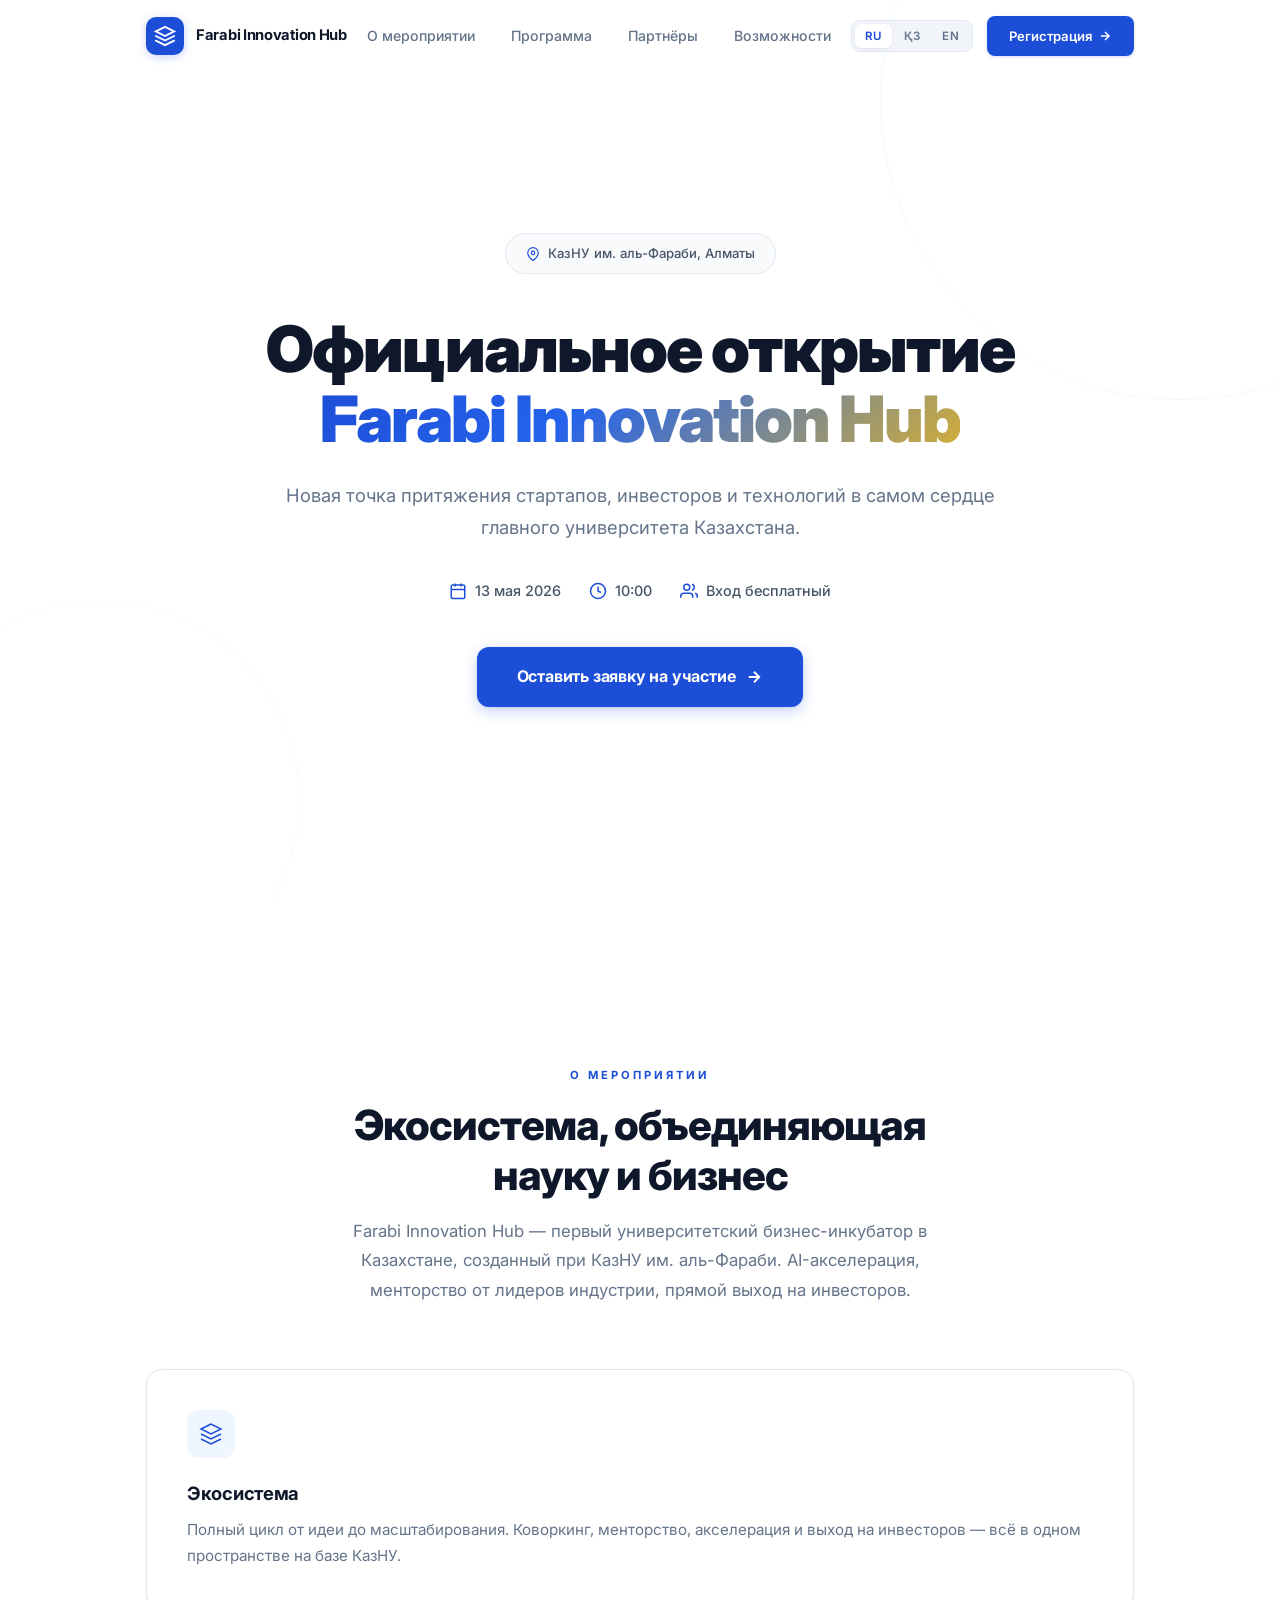
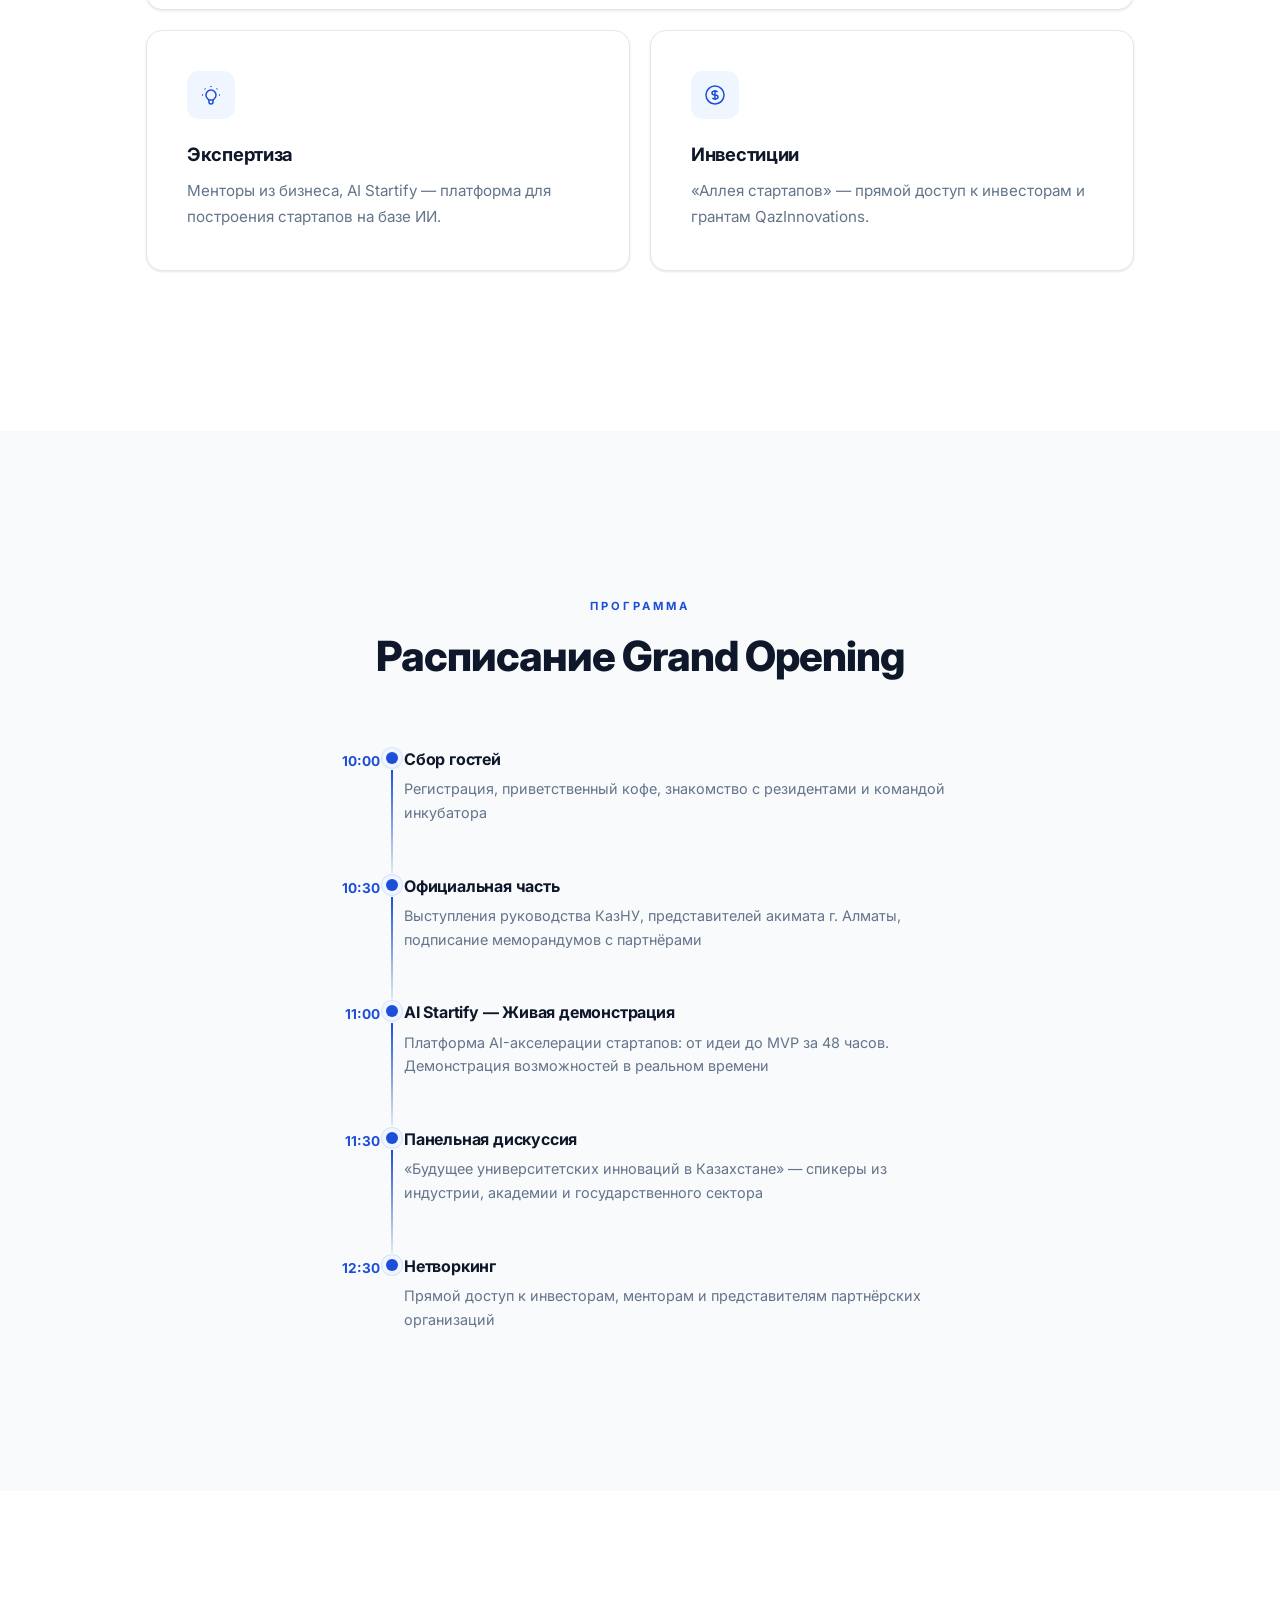
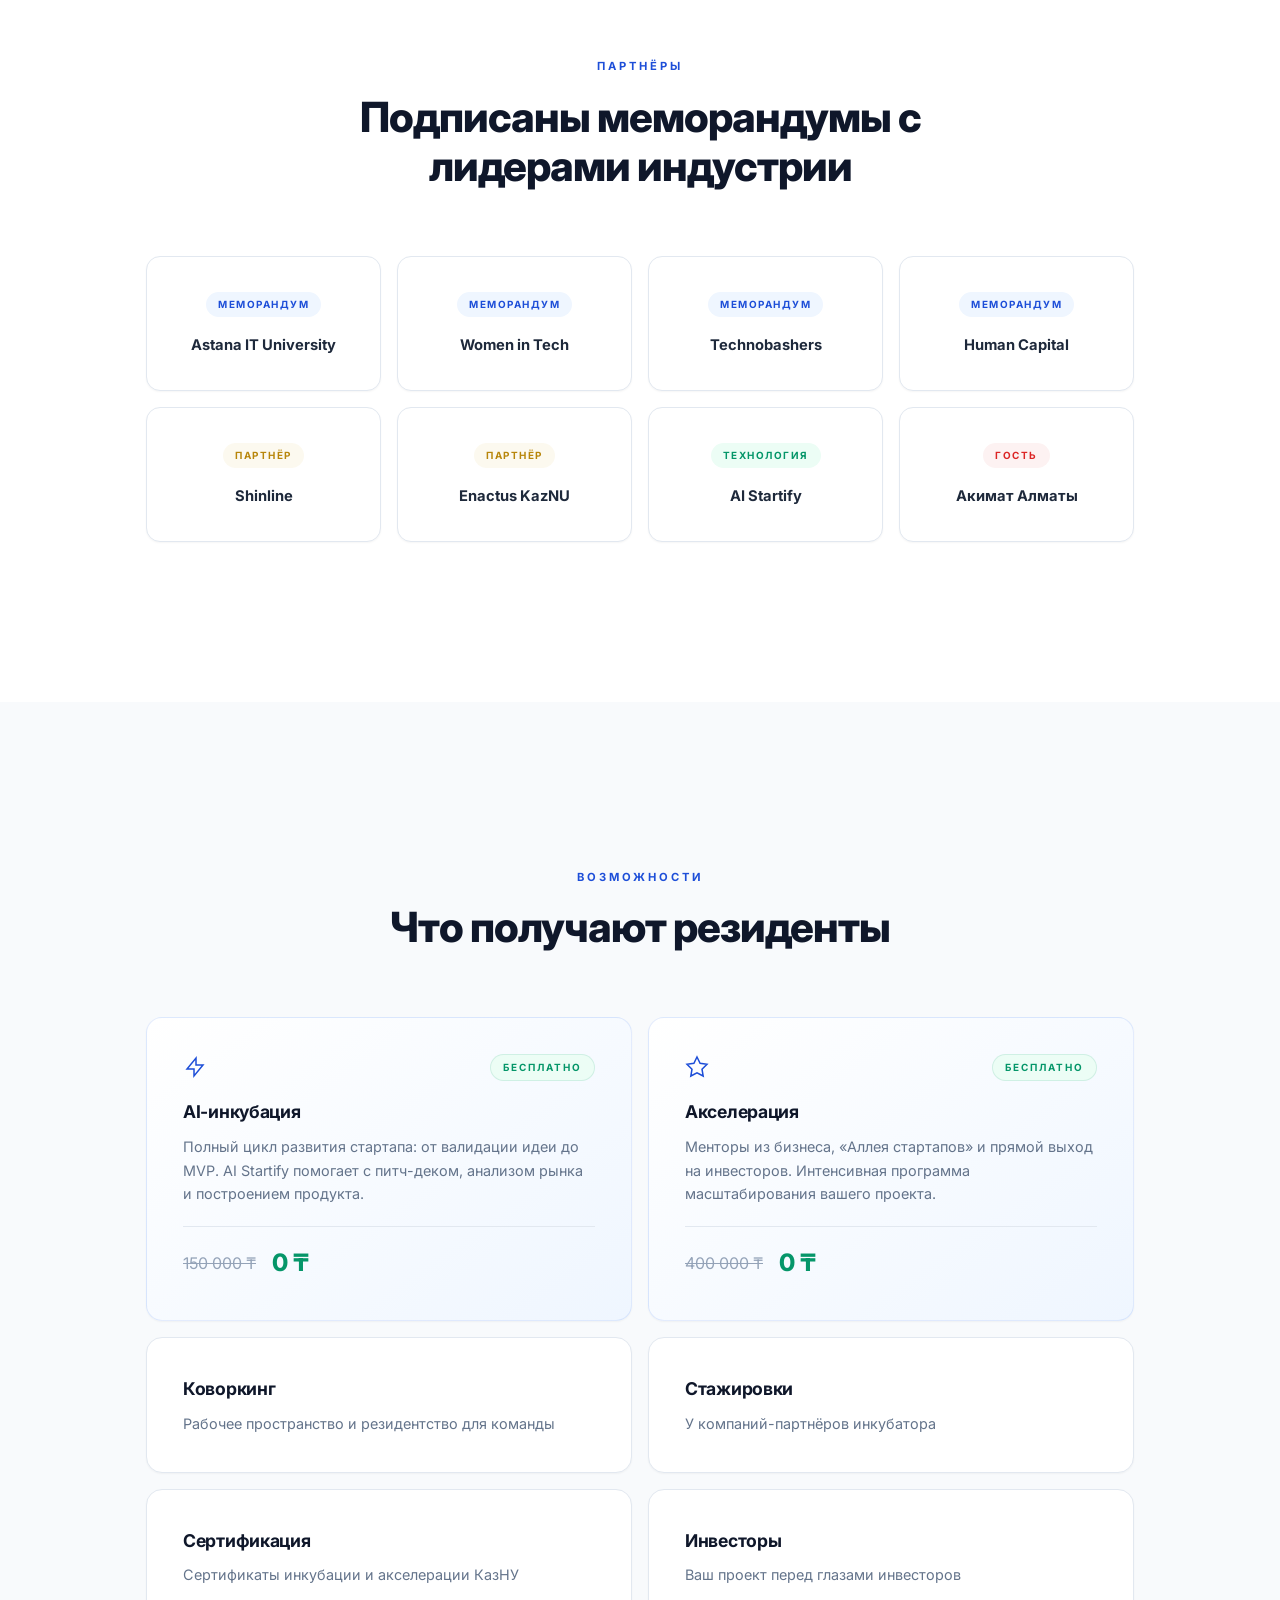
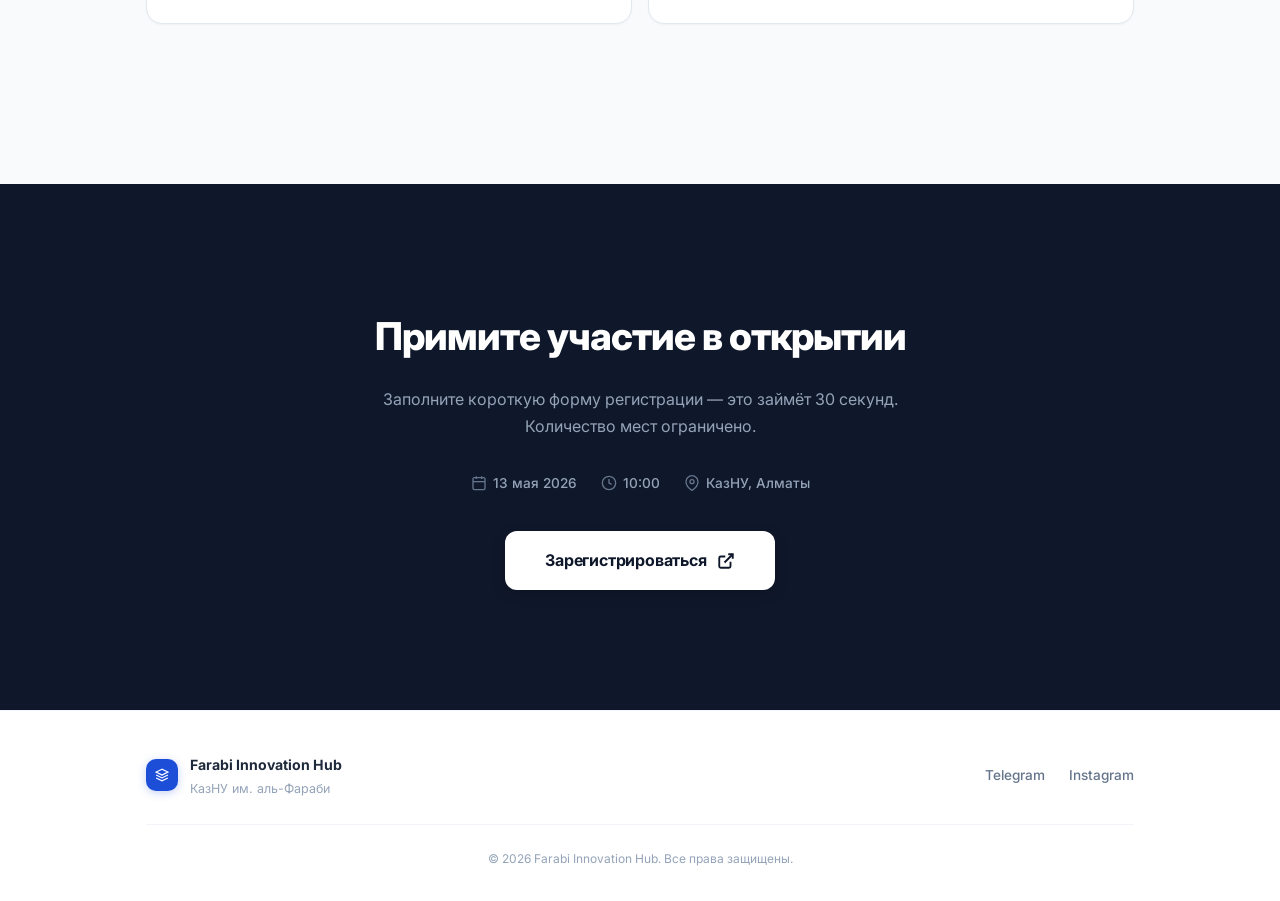
==== index.html @ 4871994c "Farabi Innovation Hub V3 - Landing Page with i18n (RU/KZ/EN)" ====
<!DOCTYPE html>
<html lang="ru">
<head>
    <meta charset="UTF-8">
    <meta name="viewport" content="width=device-width, initial-scale=1.0">
    <title>Farabi Innovation Hub — Официальное открытие | 13 мая 2026</title>
    <meta name="description" content="Grand Opening первого университетского бизнес-инкубатора при КазНУ им. аль-Фараби. 13 мая 2026, Алматы.">
    <link rel="preconnect" href="https://fonts.googleapis.com">
    <link rel="preconnect" href="https://fonts.gstatic.com" crossorigin>
    <link href="https://fonts.googleapis.com/css2?family=Inter:wght@300;400;500;600;700;800;900&display=swap" rel="stylesheet">
    <link rel="stylesheet" href="style.css">
</head>
<body>

    <!-- NAVBAR -->
    <header class="nav" id="nav">
        <div class="nav-wrap">
            <a href="#" class="nav-brand">
                <div class="nav-logo-mark">
                    <svg width="22" height="22" viewBox="0 0 24 24" fill="none" stroke="currentColor" stroke-width="2" stroke-linecap="round"><path d="M12 2L2 7l10 5 10-5-10-5z"/><path d="M2 17l10 5 10-5"/><path d="M2 12l10 5 10-5"/></svg>
                </div>
                <span class="nav-brand-text">Farabi Innovation Hub</span>
            </a>
            <nav class="nav-links" id="navLinks">
                <a href="#about" data-i18n="nav.about">О мероприятии</a>
                <a href="#program" data-i18n="nav.program">Программа</a>
                <a href="#partners" data-i18n="nav.partners">Партнёры</a>
                <a href="#benefits" data-i18n="nav.benefits">Возможности</a>
            </nav>
            <div class="nav-right">
                <div class="lang-switch" id="langSwitch">
                    <button class="lang-btn active" data-lang="ru">RU</button>
                    <button class="lang-btn" data-lang="kz">ҚЗ</button>
                    <button class="lang-btn" data-lang="en">EN</button>
                </div>
                <a href="https://docs.google.com/forms/d/12quXjmk9-OKMhFv4rsVre1XoOycx0oO1ttrO6aRk6XI/viewform" target="_blank" class="nav-cta">
                    <span data-i18n="nav.cta">Регистрация</span>
                    <svg width="14" height="14" viewBox="0 0 24 24" fill="none" stroke="currentColor" stroke-width="2.5"><path d="M5 12h14M12 5l7 7-7 7"/></svg>
                </a>
            </div>
            <button class="nav-burger" id="burger" aria-label="Меню"><span></span><span></span><span></span></button>
        </div>
    </header>

    <!-- HERO -->
    <section class="hero" id="hero">
        <div class="hero-inner">
            <div class="hero-badge">
                <svg width="14" height="14" viewBox="0 0 24 24" fill="none" stroke="currentColor" stroke-width="2"><path d="M21 10c0 7-9 13-9 13s-9-6-9-13a9 9 0 0 1 18 0z"/><circle cx="12" cy="10" r="3"/></svg>
                <span data-i18n="hero.badge">КазНУ им. аль-Фараби, Алматы</span>
            </div>
            <h1 class="hero-title">
                <span data-i18n="hero.title">Официальное открытие</span><br>
                <span class="hero-title-accent">Farabi Innovation Hub</span>
            </h1>
            <p class="hero-sub" data-i18n="hero.sub">
                Новая точка притяжения стартапов, инвесторов и технологий в самом сердце главного университета Казахстана.
            </p>
            <div class="hero-meta">
                <div class="hero-meta-item">
                    <svg width="18" height="18" viewBox="0 0 24 24" fill="none" stroke="currentColor" stroke-width="2"><rect x="3" y="4" width="18" height="18" rx="2"/><line x1="16" y1="2" x2="16" y2="6"/><line x1="8" y1="2" x2="8" y2="6"/><line x1="3" y1="10" x2="21" y2="10"/></svg>
                    <span data-i18n="hero.date">13 мая 2026</span>
                </div>
                <div class="hero-meta-item">
                    <svg width="18" height="18" viewBox="0 0 24 24" fill="none" stroke="currentColor" stroke-width="2"><circle cx="12" cy="12" r="10"/><polyline points="12 6 12 12 16 14"/></svg>
                    <span>10:00</span>
                </div>
                <div class="hero-meta-item">
                    <svg width="18" height="18" viewBox="0 0 24 24" fill="none" stroke="currentColor" stroke-width="2"><path d="M17 21v-2a4 4 0 0 0-4-4H5a4 4 0 0 0-4 4v2"/><circle cx="9" cy="7" r="4"/><path d="M23 21v-2a4 4 0 0 0-3-3.87"/><path d="M16 3.13a4 4 0 0 1 0 7.75"/></svg>
                    <span data-i18n="hero.free">Вход бесплатный</span>
                </div>
            </div>
            <a href="https://docs.google.com/forms/d/12quXjmk9-OKMhFv4rsVre1XoOycx0oO1ttrO6aRk6XI/viewform" target="_blank" class="hero-cta">
                <span data-i18n="hero.cta">Оставить заявку на участие</span>
                <svg width="18" height="18" viewBox="0 0 24 24" fill="none" stroke="currentColor" stroke-width="2.5"><path d="M5 12h14M12 5l7 7-7 7"/></svg>
            </a>
        </div>
        <div class="hero-decor">
            <div class="hero-circle hero-circle--1"></div>
            <div class="hero-circle hero-circle--2"></div>
        </div>
    </section>

    <!-- ABOUT -->
    <section class="section section--white" id="about">
        <div class="container">
            <div class="section-header">
                <span class="section-tag" data-i18n="about.tag">О мероприятии</span>
                <h2 class="section-title" data-i18n="about.title">Экосистема, объединяющая науку и бизнес</h2>
                <p class="section-desc" data-i18n="about.desc">Farabi Innovation Hub — первый университетский бизнес-инкубатор в Казахстане, созданный при КазНУ им. аль-Фараби. AI-акселерация, менторство от лидеров индустрии, прямой выход на инвесторов.</p>
            </div>
            <div class="bento">
                <div class="bento-card bento-card--large">
                    <div class="bento-icon">
                        <svg viewBox="0 0 24 24" fill="none" stroke="currentColor" stroke-width="1.5"><path d="M12 2L2 7l10 5 10-5-10-5z"/><path d="M2 17l10 5 10-5"/><path d="M2 12l10 5 10-5"/></svg>
                    </div>
                    <h3 data-i18n="about.eco.title">Экосистема</h3>
                    <p data-i18n="about.eco.desc">Полный цикл от идеи до масштабирования. Коворкинг, менторство, акселерация и выход на инвесторов — всё в одном пространстве на базе КазНУ.</p>
                </div>
                <div class="bento-card">
                    <div class="bento-icon">
                        <svg viewBox="0 0 24 24" fill="none" stroke="currentColor" stroke-width="1.5"><path d="M9.663 17h4.673M12 3v1m6.364 1.636l-.707.707M21 12h-1M4 12H3m3.343-5.657l-.707-.707m2.828 9.9a5 5 0 117.072 0l-.548.547A3.374 3.374 0 0014 18.469V19a2 2 0 11-4 0v-.531c0-.895-.356-1.754-.988-2.386l-.548-.547z"/></svg>
                    </div>
                    <h3 data-i18n="about.exp.title">Экспертиза</h3>
                    <p data-i18n="about.exp.desc">Менторы из бизнеса, AI Startify — платформа для построения стартапов на базе ИИ.</p>
                </div>
                <div class="bento-card">
                    <div class="bento-icon">
                        <svg viewBox="0 0 24 24" fill="none" stroke="currentColor" stroke-width="1.5"><path d="M12 8c-1.657 0-3 .895-3 2s1.343 2 3 2 3 .895 3 2-1.343 2-3 2m0-8c1.11 0 2.08.402 2.599 1M12 8V7m0 1v8m0 0v1m0-1c-1.11 0-2.08-.402-2.599-1M21 12a9 9 0 11-18 0 9 9 0 0118 0z"/></svg>
                    </div>
                    <h3 data-i18n="about.inv.title">Инвестиции</h3>
                    <p data-i18n="about.inv.desc">«Аллея стартапов» — прямой доступ к инвесторам и грантам QazInnovations.</p>
                </div>
            </div>
        </div>
    </section>

    <!-- PROGRAM -->
    <section class="section section--slate" id="program">
        <div class="container">
            <div class="section-header">
                <span class="section-tag" data-i18n="prog.tag">Программа</span>
                <h2 class="section-title" data-i18n="prog.title">Расписание Grand Opening</h2>
            </div>
            <div class="timeline">
                <div class="tl-item">
                    <div class="tl-time">10:00</div>
                    <div class="tl-dot"></div>
                    <div class="tl-content">
                        <h3 data-i18n="prog.1.title">Сбор гостей</h3>
                        <p data-i18n="prog.1.desc">Регистрация, приветственный кофе, знакомство с резидентами и командой инкубатора</p>
                    </div>
                </div>
                <div class="tl-item">
                    <div class="tl-time">10:30</div>
                    <div class="tl-dot"></div>
                    <div class="tl-content">
                        <h3 data-i18n="prog.2.title">Официальная часть</h3>
                        <p data-i18n="prog.2.desc">Выступления руководства КазНУ, представителей акимата г. Алматы, подписание меморандумов с партнёрами</p>
                    </div>
                </div>
                <div class="tl-item">
                    <div class="tl-time">11:00</div>
                    <div class="tl-dot"></div>
                    <div class="tl-content">
                        <h3 data-i18n="prog.3.title">AI Startify — Живая демонстрация</h3>
                        <p data-i18n="prog.3.desc">Платформа AI-акселерации стартапов: от идеи до MVP за 48 часов. Демонстрация возможностей в реальном времени</p>
                    </div>
                </div>
                <div class="tl-item">
                    <div class="tl-time">11:30</div>
                    <div class="tl-dot"></div>
                    <div class="tl-content">
                        <h3 data-i18n="prog.4.title">Панельная дискуссия</h3>
                        <p data-i18n="prog.4.desc">«Будущее университетских инноваций в Казахстане» — спикеры из индустрии, академии и государственного сектора</p>
                    </div>
                </div>
                <div class="tl-item">
                    <div class="tl-time">12:30</div>
                    <div class="tl-dot"></div>
                    <div class="tl-content">
                        <h3 data-i18n="prog.5.title">Нетворкинг</h3>
                        <p data-i18n="prog.5.desc">Прямой доступ к инвесторам, менторам и представителям партнёрских организаций</p>
                    </div>
                </div>
            </div>
        </div>
    </section>

    <!-- PARTNERS -->
    <section class="section section--white" id="partners">
        <div class="container">
            <div class="section-header">
                <span class="section-tag" data-i18n="part.tag">Партнёры</span>
                <h2 class="section-title" data-i18n="part.title">Подписаны меморандумы с лидерами индустрии</h2>
            </div>
            <div class="partners-grid">
                <div class="p-card"><div class="p-badge p-badge--memo" data-i18n="part.memo">Меморандум</div><div class="p-name">Astana IT University</div></div>
                <div class="p-card"><div class="p-badge p-badge--memo" data-i18n="part.memo">Меморандум</div><div class="p-name">Women in Tech</div></div>
                <div class="p-card"><div class="p-badge p-badge--memo" data-i18n="part.memo">Меморандум</div><div class="p-name">Technobashers</div></div>
                <div class="p-card"><div class="p-badge p-badge--memo" data-i18n="part.memo">Меморандум</div><div class="p-name">Human Capital</div></div>
                <div class="p-card"><div class="p-badge p-badge--part" data-i18n="part.partner">Партнёр</div><div class="p-name">Shinline</div></div>
                <div class="p-card"><div class="p-badge p-badge--part" data-i18n="part.partner">Партнёр</div><div class="p-name">Enactus KazNU</div></div>
                <div class="p-card"><div class="p-badge p-badge--tech" data-i18n="part.tech">Технология</div><div class="p-name">AI Startify</div></div>
                <div class="p-card"><div class="p-badge p-badge--vip" data-i18n="part.guest">Гость</div><div class="p-name" data-i18n="part.akimat">Акимат Алматы</div></div>
            </div>
        </div>
    </section>

    <!-- BENEFITS -->
    <section class="section section--slate" id="benefits">
        <div class="container">
            <div class="section-header">
                <span class="section-tag" data-i18n="ben.tag">Возможности</span>
                <h2 class="section-title" data-i18n="ben.title">Что получают резиденты</h2>
            </div>
            <div class="benefits-grid">
                <div class="b-card b-card--feat">
                    <div class="b-card-head">
                        <svg width="24" height="24" viewBox="0 0 24 24" fill="none" stroke="currentColor" stroke-width="1.5"><path d="M13 10V3L4 14h7v7l9-11h-7z"/></svg>
                        <span class="b-tag" data-i18n="ben.free">Бесплатно</span>
                    </div>
                    <h3 data-i18n="ben.incub.title">AI-инкубация</h3>
                    <p data-i18n="ben.incub.desc">Полный цикл развития стартапа: от валидации идеи до MVP. AI Startify помогает с питч-деком, анализом рынка и построением продукта.</p>
                    <div class="b-price"><span class="b-old">150 000 ₸</span><span class="b-free">0 ₸</span></div>
                </div>
                <div class="b-card b-card--feat">
                    <div class="b-card-head">
                        <svg width="24" height="24" viewBox="0 0 24 24" fill="none" stroke="currentColor" stroke-width="1.5"><path d="M12 2l3.09 6.26L22 9.27l-5 4.87 1.18 6.88L12 17.77l-6.18 3.25L7 14.14 2 9.27l6.91-1.01L12 2z"/></svg>
                        <span class="b-tag" data-i18n="ben.free">Бесплатно</span>
                    </div>
                    <h3 data-i18n="ben.accel.title">Акселерация</h3>
                    <p data-i18n="ben.accel.desc">Менторы из бизнеса, «Аллея стартапов» и прямой выход на инвесторов. Интенсивная программа масштабирования вашего проекта.</p>
                    <div class="b-price"><span class="b-old">400 000 ₸</span><span class="b-free">0 ₸</span></div>
                </div>
                <div class="b-card"><h3 data-i18n="ben.cow.title">Коворкинг</h3><p data-i18n="ben.cow.desc">Рабочее пространство и резидентство для команды</p></div>
                <div class="b-card"><h3 data-i18n="ben.intern.title">Стажировки</h3><p data-i18n="ben.intern.desc">У компаний-партнёров инкубатора</p></div>
                <div class="b-card"><h3 data-i18n="ben.cert.title">Сертификация</h3><p data-i18n="ben.cert.desc">Сертификаты инкубации и акселерации КазНУ</p></div>
                <div class="b-card"><h3 data-i18n="ben.investors.title">Инвесторы</h3><p data-i18n="ben.investors.desc">Ваш проект перед глазами инвесторов</p></div>
            </div>
        </div>
    </section>

    <!-- FINAL CTA -->
    <section class="cta-final" id="register">
        <div class="container">
            <div class="cta-inner">
                <h2 data-i18n="cta.title">Примите участие в открытии</h2>
                <p data-i18n="cta.desc">Заполните короткую форму регистрации — это займёт 30 секунд. Количество мест ограничено.</p>
                <div class="cta-details">
                    <span>
                        <svg width="16" height="16" viewBox="0 0 24 24" fill="none" stroke="currentColor" stroke-width="2"><rect x="3" y="4" width="18" height="18" rx="2"/><line x1="16" y1="2" x2="16" y2="6"/><line x1="8" y1="2" x2="8" y2="6"/><line x1="3" y1="10" x2="21" y2="10"/></svg>
                        <span data-i18n="hero.date">13 мая 2026</span>
                    </span>
                    <span>
                        <svg width="16" height="16" viewBox="0 0 24 24" fill="none" stroke="currentColor" stroke-width="2"><circle cx="12" cy="12" r="10"/><polyline points="12 6 12 12 16 14"/></svg>
                        10:00
                    </span>
                    <span>
                        <svg width="16" height="16" viewBox="0 0 24 24" fill="none" stroke="currentColor" stroke-width="2"><path d="M21 10c0 7-9 13-9 13s-9-6-9-13a9 9 0 0 1 18 0z"/><circle cx="12" cy="10" r="3"/></svg>
                        <span data-i18n="cta.location">КазНУ, Алматы</span>
                    </span>
                </div>
                <a href="https://docs.google.com/forms/d/12quXjmk9-OKMhFv4rsVre1XoOycx0oO1ttrO6aRk6XI/viewform" target="_blank" class="hero-cta">
                    <span data-i18n="cta.btn">Зарегистрироваться</span>
                    <svg width="18" height="18" viewBox="0 0 24 24" fill="none" stroke="currentColor" stroke-width="2.5"><path d="M18 13v6a2 2 0 0 1-2 2H5a2 2 0 0 1-2-2V8a2 2 0 0 1 2-2h6"/><polyline points="15 3 21 3 21 9"/><line x1="10" y1="14" x2="21" y2="3"/></svg>
                </a>
            </div>
        </div>
    </section>

    <!-- FOOTER -->
    <footer class="footer">
        <div class="container">
            <div class="footer-inner">
                <div class="footer-brand">
                    <div class="nav-logo-mark nav-logo-mark--sm">
                        <svg width="16" height="16" viewBox="0 0 24 24" fill="none" stroke="currentColor" stroke-width="2"><path d="M12 2L2 7l10 5 10-5-10-5z"/><path d="M2 17l10 5 10-5"/><path d="M2 12l10 5 10-5"/></svg>
                    </div>
                    <div>
                        <strong>Farabi Innovation Hub</strong>
                        <p data-i18n="footer.uni">КазНУ им. аль-Фараби</p>
                    </div>
                </div>
                <div class="footer-links">
                    <a href="#">Telegram</a>
                    <a href="#">Instagram</a>
                </div>
            </div>
            <div class="footer-bottom">
                <p data-i18n="footer.copy">&copy; 2026 Farabi Innovation Hub. Все права защищены.</p>
            </div>
        </div>
    </footer>

    <script src="script.js"></script>
</body>
</html>
---- style.css ----
/* ================================================
   FARABI INNOVATION HUB — V3 PREMIUM
   Astana Hub / Apple Enterprise inspired
   Clean white. Zero emojis. Extreme whitespace.
   ================================================ */

*, *::before, *::after { margin: 0; padding: 0; box-sizing: border-box; }

:root {
    --white: #ffffff;
    --slate-50: #f8fafc;
    --slate-100: #f1f5f9;
    --slate-200: #e2e8f0;
    --slate-300: #cbd5e1;
    --slate-400: #94a3b8;
    --slate-500: #64748b;
    --slate-600: #475569;
    --slate-700: #334155;
    --slate-800: #1e293b;
    --slate-900: #0f172a;

    --blue-600: #2563eb;
    --blue-700: #1d4ed8;
    --blue-800: #1e3a8a;
    --blue-50: #eff6ff;
    --blue-100: #dbeafe;

    --gold: #b8860b;
    --gold-light: #d4af37;

    --green-600: #059669;
    --green-50: #ecfdf5;

    --font: 'Inter', -apple-system, BlinkMacSystemFont, 'Segoe UI', sans-serif;

    --shadow-xs: 0 1px 2px rgba(0,0,0,0.04);
    --shadow-sm: 0 1px 3px rgba(0,0,0,0.06), 0 1px 2px rgba(0,0,0,0.04);
    --shadow-md: 0 4px 6px -1px rgba(0,0,0,0.07), 0 2px 4px -2px rgba(0,0,0,0.05);
    --shadow-lg: 0 10px 15px -3px rgba(0,0,0,0.08), 0 4px 6px -4px rgba(0,0,0,0.05);
    --shadow-xl: 0 20px 25px -5px rgba(0,0,0,0.08), 0 8px 10px -6px rgba(0,0,0,0.04);
    --shadow-2xl: 0 25px 50px -12px rgba(0,0,0,0.15);

    --ease: cubic-bezier(0.4, 0, 0.2, 1);
    --ease-out: cubic-bezier(0.16, 1, 0.3, 1);
}

html { scroll-behavior: smooth; scroll-padding-top: 80px; }

body {
    font-family: var(--font);
    color: var(--slate-900);
    background: var(--white);
    line-height: 1.7;
    -webkit-font-smoothing: antialiased;
    -moz-osx-font-smoothing: grayscale;
    overflow-x: hidden;
}

.container { max-width: 1100px; margin: 0 auto; padding: 0 clamp(24px, 6vw, 56px); }

/* ===== NAV ===== */
.nav {
    position: fixed; top: 0; left: 0; right: 0; z-index: 100;
    transition: all 0.5s var(--ease);
    background: rgba(255,255,255,0);
}
.nav--scrolled {
    background: rgba(255,255,255,0.82);
    backdrop-filter: blur(20px) saturate(180%);
    -webkit-backdrop-filter: blur(20px) saturate(180%);
    border-bottom: 1px solid rgba(0,0,0,0.05);
    box-shadow: var(--shadow-xs);
}
.nav-wrap {
    max-width: 1100px; margin: 0 auto;
    padding: 0 clamp(24px, 6vw, 56px);
    display: flex; align-items: center; justify-content: space-between;
    height: 72px;
}
.nav-brand {
    display: flex; align-items: center; gap: 12px;
    text-decoration: none; color: var(--slate-900);
}
.nav-logo-mark {
    width: 38px; height: 38px;
    background: var(--blue-700);
    border-radius: 10px;
    display: flex; align-items: center; justify-content: center;
    color: white;
    box-shadow: 0 2px 8px rgba(29,78,216,0.25);
    transition: transform 0.3s var(--ease);
}
.nav-logo-mark:hover { transform: scale(1.05); }
.nav-logo-mark--sm { width: 32px; height: 32px; }
.nav-logo-mark--sm svg { width: 14px; height: 14px; }
.nav-brand-text { font-weight: 700; font-size: 0.92rem; letter-spacing: -0.3px; }
.nav-links { display: flex; gap: 36px; }
.nav-links a {
    color: var(--slate-500); text-decoration: none;
    font-size: 0.88rem; font-weight: 500;
    transition: color 0.3s var(--ease);
}
.nav-links a:hover { color: var(--slate-900); }
.nav-cta {
    display: inline-flex; align-items: center; gap: 6px;
    padding: 9px 22px; background: var(--blue-700); color: white;
    text-decoration: none; border-radius: 8px;
    font-weight: 600; font-size: 0.82rem;
    transition: all 0.3s var(--ease);
    box-shadow: 0 1px 3px rgba(29,78,216,0.2);
}
.nav-cta:hover { background: var(--blue-600); transform: translateY(-1px); box-shadow: 0 4px 12px rgba(29,78,216,0.25); }
.nav-burger { display: none; flex-direction: column; gap: 5px; background: none; border: none; cursor: pointer; padding: 8px; }
.nav-burger span { display: block; width: 20px; height: 2px; background: var(--slate-700); border-radius: 1px; transition: 0.3s var(--ease); }

/* Language Switcher */
.nav-right { display: flex; align-items: center; gap: 14px; }
.lang-switch {
    display: flex; gap: 2px;
    background: var(--slate-100);
    border-radius: 8px;
    padding: 3px;
    border: 1px solid var(--slate-200);
}
.lang-btn {
    padding: 5px 10px;
    font-size: 0.72rem;
    font-weight: 600;
    font-family: 'Inter', sans-serif;
    letter-spacing: 0.3px;
    background: transparent;
    border: none;
    border-radius: 6px;
    cursor: pointer;
    color: var(--slate-500);
    transition: all 0.25s var(--ease);
}
.lang-btn:hover { color: var(--slate-800); background: rgba(255,255,255,0.5); }
.lang-btn.active {
    background: white;
    color: var(--blue-700);
    box-shadow: 0 1px 3px rgba(0,0,0,0.08);
}

/* ===== HERO ===== */
.hero {
    min-height: 100vh;
    display: flex; align-items: center; justify-content: center;
    position: relative; overflow: hidden;
    padding: 140px 24px 100px;
    background: var(--white);
}
.hero-inner { position: relative; z-index: 1; text-align: center; max-width: 760px; }
.hero-badge {
    display: inline-flex; align-items: center; gap: 8px;
    padding: 8px 20px; background: var(--slate-50);
    border: 1px solid var(--slate-200);
    border-radius: 50px; font-size: 0.82rem; color: var(--slate-600);
    margin-bottom: 40px; font-weight: 500;
}
.hero-badge svg { color: var(--blue-700); }
.hero-title {
    font-size: clamp(2.4rem, 5.5vw, 4rem);
    font-weight: 900; line-height: 1.1;
    letter-spacing: -2px;
    color: var(--slate-900);
    margin-bottom: 24px;
}
.hero-title-accent {
    background: linear-gradient(135deg, var(--blue-700) 0%, var(--blue-600) 40%, var(--gold-light) 100%);
    -webkit-background-clip: text; -webkit-text-fill-color: transparent;
    background-clip: text;
}
.hero-sub {
    font-size: clamp(1rem, 2vw, 1.15rem);
    color: var(--slate-500);
    line-height: 1.75;
    margin-bottom: 36px;
    font-weight: 400;
}
.hero-meta {
    display: flex; justify-content: center; gap: 28px; flex-wrap: wrap;
    margin-bottom: 44px;
}
.hero-meta-item {
    display: flex; align-items: center; gap: 8px;
    font-size: 0.9rem; color: var(--slate-600); font-weight: 500;
}
.hero-meta-item svg { color: var(--blue-700); flex-shrink: 0; }
.hero-cta {
    display: inline-flex; align-items: center; gap: 10px;
    padding: 16px 40px;
    background: var(--blue-700); color: white;
    text-decoration: none; border-radius: 12px;
    font-weight: 700; font-size: 1rem;
    transition: all 0.35s var(--ease);
    box-shadow: 0 4px 14px rgba(29,78,216,0.25), 0 1px 3px rgba(0,0,0,0.06);
    letter-spacing: -0.2px;
}
.hero-cta:hover {
    background: var(--blue-600);
    transform: translateY(-2px);
    box-shadow: 0 8px 24px rgba(29,78,216,0.3), 0 2px 6px rgba(0,0,0,0.06);
}
/* Decorative */
.hero-decor { position: absolute; inset: 0; pointer-events: none; z-index: 0; }
.hero-circle {
    position: absolute; border-radius: 50%;
    border: 1px solid var(--slate-100);
}
.hero-circle--1 { width: 600px; height: 600px; top: -200px; right: -200px; opacity: 0.7; }
.hero-circle--2 { width: 400px; height: 400px; bottom: -100px; left: -100px; opacity: 0.5; }

/* ===== SECTIONS ===== */
.section { padding: clamp(100px, 14vw, 160px) 0; }
.section--white { background: var(--white); }
.section--slate { background: var(--slate-50); }
.section-header { text-align: center; max-width: 640px; margin: 0 auto 64px; }
.section-tag {
    display: inline-block;
    font-size: 0.7rem; font-weight: 700; letter-spacing: 3px;
    text-transform: uppercase; color: var(--blue-700);
    margin-bottom: 16px;
}
.section-title {
    font-size: clamp(1.8rem, 4vw, 2.6rem);
    font-weight: 800; line-height: 1.2;
    letter-spacing: -1px; color: var(--slate-900);
    margin-bottom: 16px;
}
.section-desc {
    font-size: 1.05rem; color: var(--slate-500);
    line-height: 1.75;
}

/* Bento */
.bento { display: grid; grid-template-columns: 1fr 1fr; gap: 20px; }
.bento-card {
    padding: 40px;
    background: var(--white);
    border: 1px solid var(--slate-200);
    border-radius: 16px;
    transition: all 0.4s var(--ease);
    box-shadow: var(--shadow-sm);
}
.bento-card:hover {
    box-shadow: var(--shadow-xl);
    border-color: var(--slate-300);
    transform: translateY(-4px);
}
.bento-card--large { grid-column: span 2; }
.bento-icon {
    width: 48px; height: 48px;
    background: var(--blue-50); border-radius: 12px;
    display: flex; align-items: center; justify-content: center;
    margin-bottom: 20px;
}
.bento-icon svg { width: 24px; height: 24px; color: var(--blue-700); }
.bento-card h3 { font-size: 1.15rem; font-weight: 700; margin-bottom: 8px; letter-spacing: -0.3px; }
.bento-card p { color: var(--slate-500); font-size: 0.95rem; line-height: 1.7; }

/* Timeline */
.timeline { max-width: 640px; margin: 0 auto; position: relative; }
.tl-item {
    display: grid; grid-template-columns: 60px 24px 1fr;
    gap: 0; align-items: start;
    padding-bottom: 48px; position: relative;
}
.tl-item:last-child { padding-bottom: 0; }
.tl-item:not(:last-child)::after {
    content: ''; position: absolute;
    left: 71px; top: 24px; bottom: 0; width: 2px;
    background: linear-gradient(180deg, var(--blue-700), var(--slate-200));
}
.tl-time {
    font-size: 0.85rem; font-weight: 700;
    color: var(--blue-700); padding-top: 4px; text-align: right;
}
.tl-dot {
    width: 12px; height: 12px; margin: 6px 6px 0 6px;
    background: var(--blue-700); border-radius: 50%;
    box-shadow: 0 0 0 4px var(--blue-50), 0 0 0 5px rgba(37,99,235,0.15);
    z-index: 1; position: relative;
    transition: all 0.3s var(--ease);
}
.tl-item:hover .tl-dot {
    transform: scale(1.4);
    box-shadow: 0 0 0 6px var(--blue-100), 0 0 0 8px rgba(37,99,235,0.12);
}
.tl-content h3 { font-size: 1rem; font-weight: 700; margin-bottom: 4px; letter-spacing: -0.2px; }
.tl-content p { color: var(--slate-500); font-size: 0.9rem; line-height: 1.65; }

/* Partners */
.partners-grid { display: grid; grid-template-columns: repeat(4, 1fr); gap: 16px; }
.p-card {
    padding: 32px 20px; text-align: center;
    background: var(--white); border: 1px solid var(--slate-200);
    border-radius: 14px;
    transition: all 0.35s var(--ease);
    box-shadow: var(--shadow-xs);
}
.p-card:hover {
    transform: translateY(-5px);
    box-shadow: var(--shadow-lg);
    border-color: var(--slate-300);
}
.p-badge {
    display: inline-block;
    font-size: 0.62rem; font-weight: 700; letter-spacing: 1.5px;
    text-transform: uppercase;
    padding: 4px 12px; border-radius: 50px;
    margin-bottom: 16px;
}
.p-badge--memo { background: var(--blue-50); color: var(--blue-700); }
.p-badge--part { background: rgba(212,175,55,0.08); color: var(--gold); }
.p-badge--tech { background: var(--green-50); color: var(--green-600); }
.p-badge--vip { background: rgba(220,38,38,0.06); color: #dc2626; }
.p-name { font-weight: 700; font-size: 0.92rem; color: var(--slate-800); }

/* Benefits */
.benefits-grid { display: grid; grid-template-columns: repeat(2, 1fr); gap: 16px; }
.b-card {
    padding: 36px;
    background: var(--white); border: 1px solid var(--slate-200);
    border-radius: 16px;
    transition: all 0.35s var(--ease);
    box-shadow: var(--shadow-xs);
}
.b-card:hover { transform: translateY(-3px); box-shadow: var(--shadow-lg); border-color: var(--slate-300); }
.b-card--feat {
    background: linear-gradient(145deg, var(--white), var(--blue-50));
    border-color: rgba(37,99,235,0.12);
}
.b-card-head { display: flex; align-items: center; justify-content: space-between; margin-bottom: 16px; }
.b-card-head svg { color: var(--blue-700); }
.b-tag {
    font-size: 0.62rem; font-weight: 700; letter-spacing: 2px;
    text-transform: uppercase; color: var(--green-600);
    padding: 4px 12px; background: var(--green-50);
    border: 1px solid rgba(5,150,105,0.12);
    border-radius: 50px;
}
.b-card h3 { font-size: 1.1rem; font-weight: 700; margin-bottom: 8px; letter-spacing: -0.3px; }
.b-card p { color: var(--slate-500); font-size: 0.9rem; line-height: 1.65; }
.b-price { display: flex; align-items: center; gap: 16px; margin-top: 20px; padding-top: 16px; border-top: 1px solid var(--slate-200); }
.b-old { font-size: 1rem; color: var(--slate-400); text-decoration: line-through; }
.b-free { font-size: 1.5rem; font-weight: 800; color: var(--green-600); }

/* CTA Final */
.cta-final {
    padding: clamp(80px, 12vw, 120px) 0;
    background: var(--slate-900); color: white;
}
.cta-inner {
    text-align: center;
    max-width: 560px; margin: 0 auto;
}
.cta-inner h2 {
    font-size: clamp(1.8rem, 4vw, 2.4rem);
    font-weight: 800; letter-spacing: -1px;
    margin-bottom: 16px;
}
.cta-inner > p {
    font-size: 1rem; color: var(--slate-400);
    line-height: 1.7; margin-bottom: 32px;
}
.cta-details {
    display: flex; justify-content: center; gap: 24px;
    flex-wrap: wrap; margin-bottom: 36px;
}
.cta-details span {
    display: inline-flex; align-items: center; gap: 6px;
    font-size: 0.85rem; color: var(--slate-400); font-weight: 500;
}
.cta-details svg { color: var(--slate-500); }
.cta-final .hero-cta { background: white; color: var(--slate-900); box-shadow: 0 4px 14px rgba(0,0,0,0.15); }
.cta-final .hero-cta:hover { background: var(--slate-100); box-shadow: 0 8px 24px rgba(0,0,0,0.2); }

/* Footer */
.footer { padding: 40px 0 32px; border-top: 1px solid var(--slate-100); }
.footer-inner { display: flex; justify-content: space-between; align-items: center; flex-wrap: wrap; gap: 20px; }
.footer-brand { display: flex; align-items: center; gap: 12px; }
.footer-brand strong { font-size: 0.88rem; color: var(--slate-800); }
.footer-brand p { font-size: 0.78rem; color: var(--slate-400); }
.footer-links { display: flex; gap: 24px; }
.footer-links a { color: var(--slate-500); text-decoration: none; font-size: 0.85rem; font-weight: 500; transition: color 0.3s var(--ease); }
.footer-links a:hover { color: var(--blue-700); }
.footer-bottom { text-align: center; margin-top: 24px; padding-top: 24px; border-top: 1px solid var(--slate-100); }
.footer-bottom p { font-size: 0.75rem; color: var(--slate-400); }

/* ===== ANIMATIONS ===== */
.reveal {
    opacity: 0; transform: translateY(28px);
    transition: opacity 0.8s var(--ease-out), transform 0.8s var(--ease-out);
}
.reveal.visible { opacity: 1; transform: translateY(0); }

/* ===== RESPONSIVE ===== */
@media (max-width: 960px) {
    .nav-links { display: none; }
    .nav-burger { display: flex; }
    .nav-cta { display: none; }
    .nav-links--open {
        display: flex; flex-direction: column;
        position: absolute; top: 72px; left: 0; right: 0;
        background: rgba(255,255,255,0.95);
        backdrop-filter: blur(16px);
        padding: 24px; gap: 16px;
        border-bottom: 1px solid var(--slate-200);
        box-shadow: var(--shadow-md);
    }
    .bento { grid-template-columns: 1fr; }
    .bento-card--large { grid-column: span 1; }
    .benefits-grid { grid-template-columns: 1fr; }
    .partners-grid { grid-template-columns: repeat(2, 1fr); }
}

@media (max-width: 600px) {
    .hero-meta { flex-direction: column; align-items: center; gap: 12px; }
    .partners-grid { grid-template-columns: 1fr; }
    .cta-details { flex-direction: column; gap: 12px; }
    .tl-item { grid-template-columns: 50px 20px 1fr; }
    .tl-item:not(:last-child)::after { left: 59px; }
}
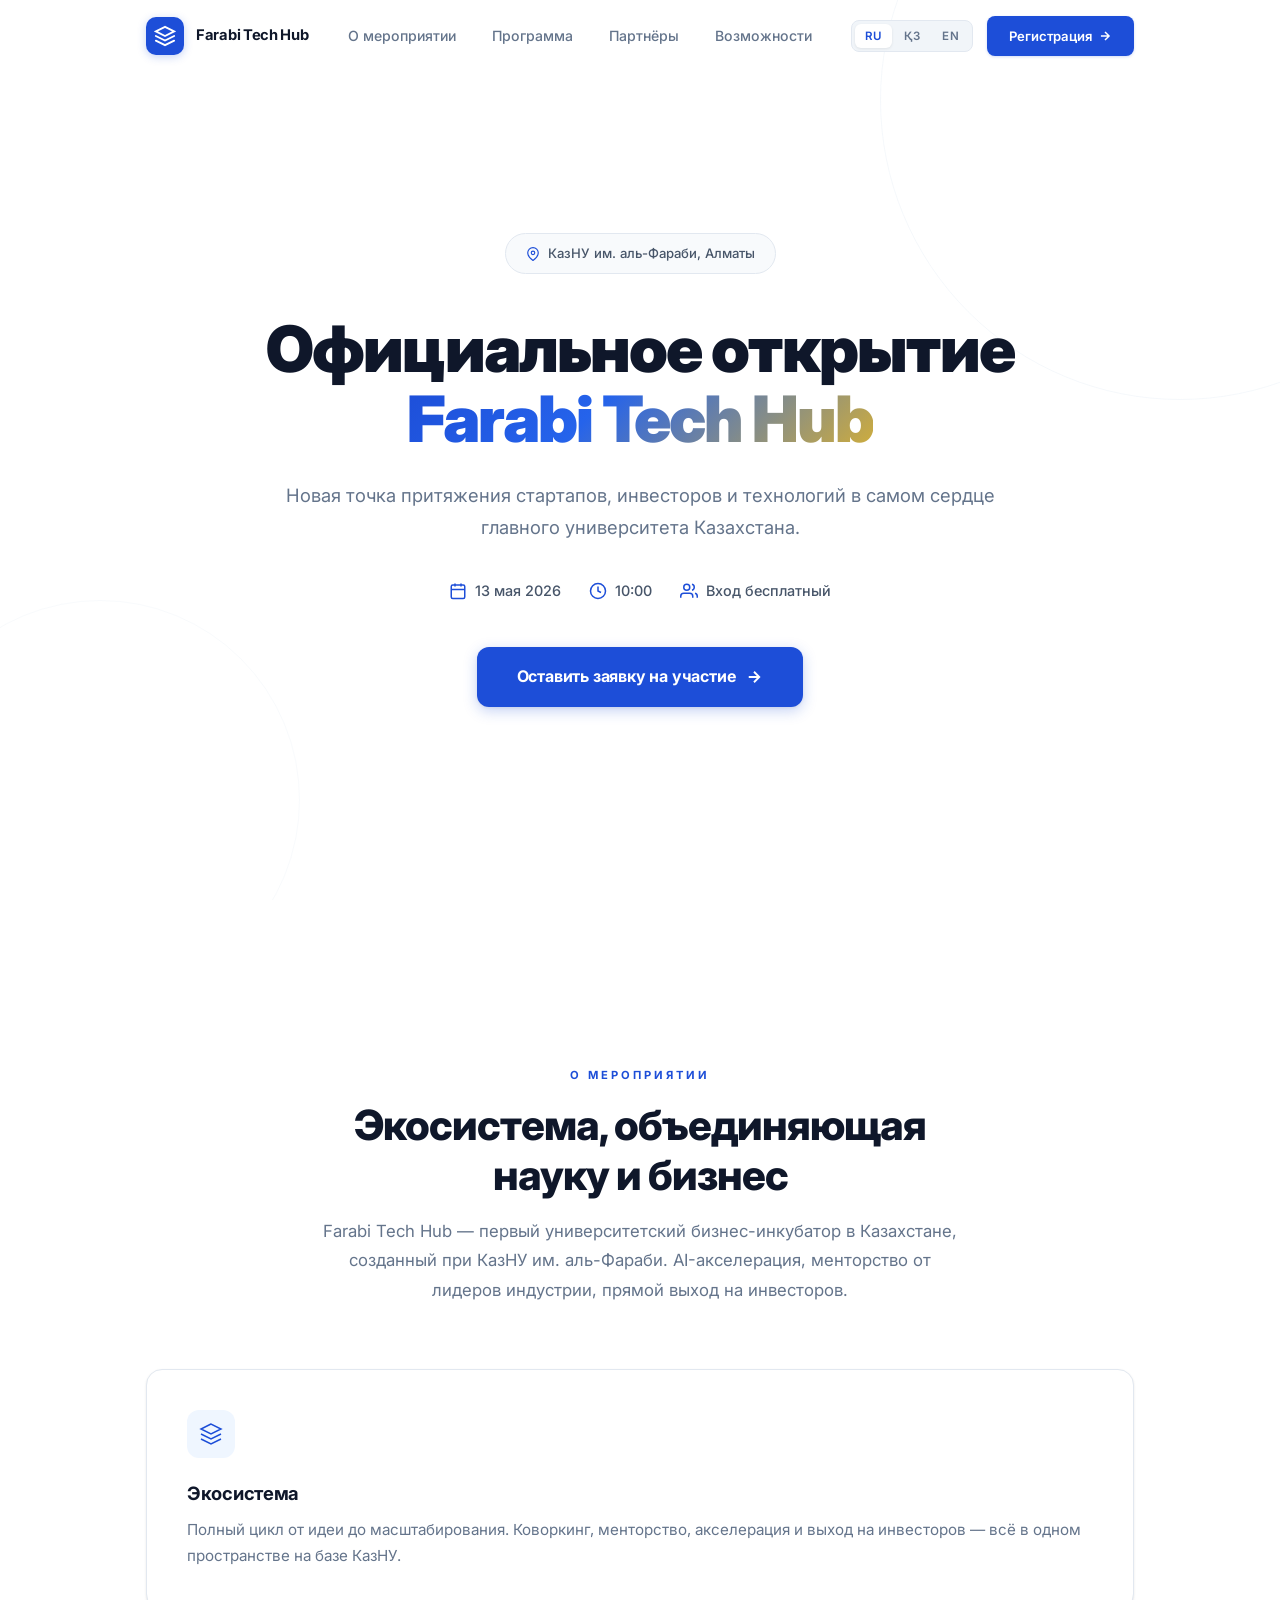
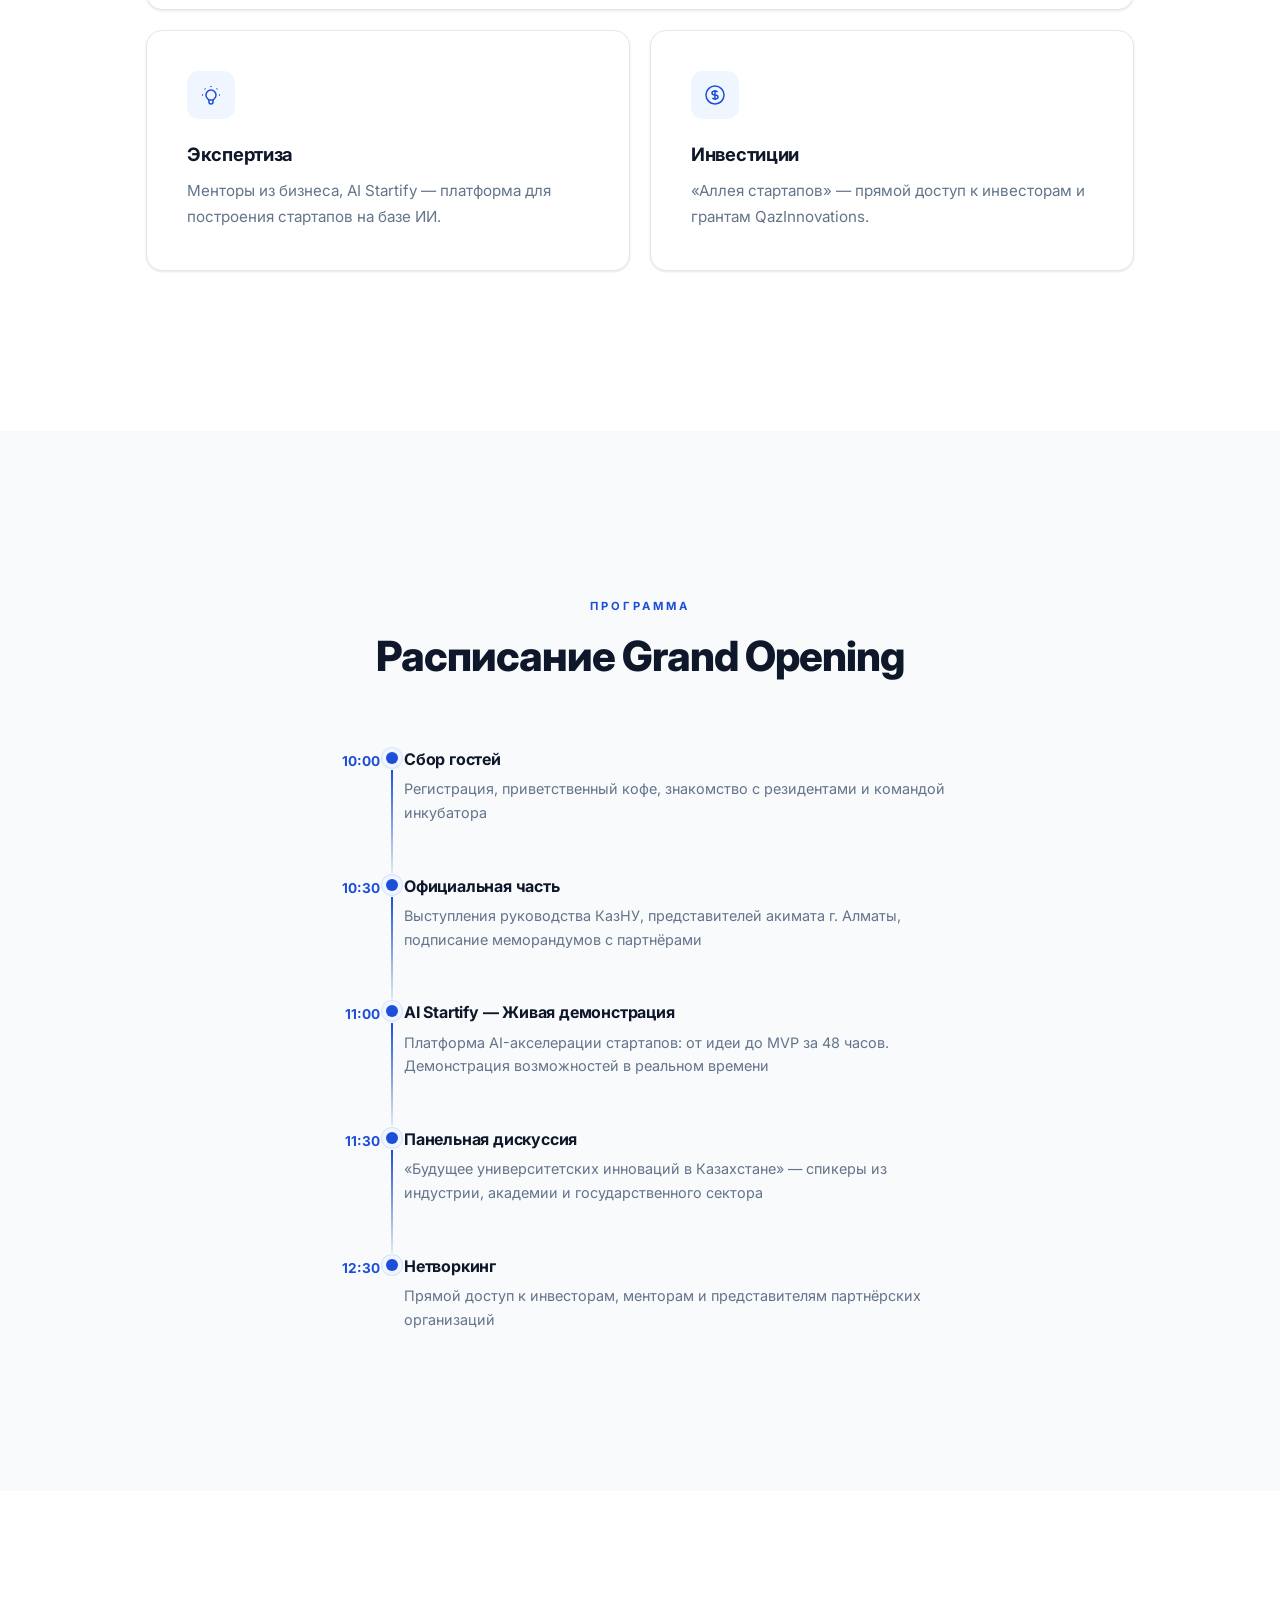
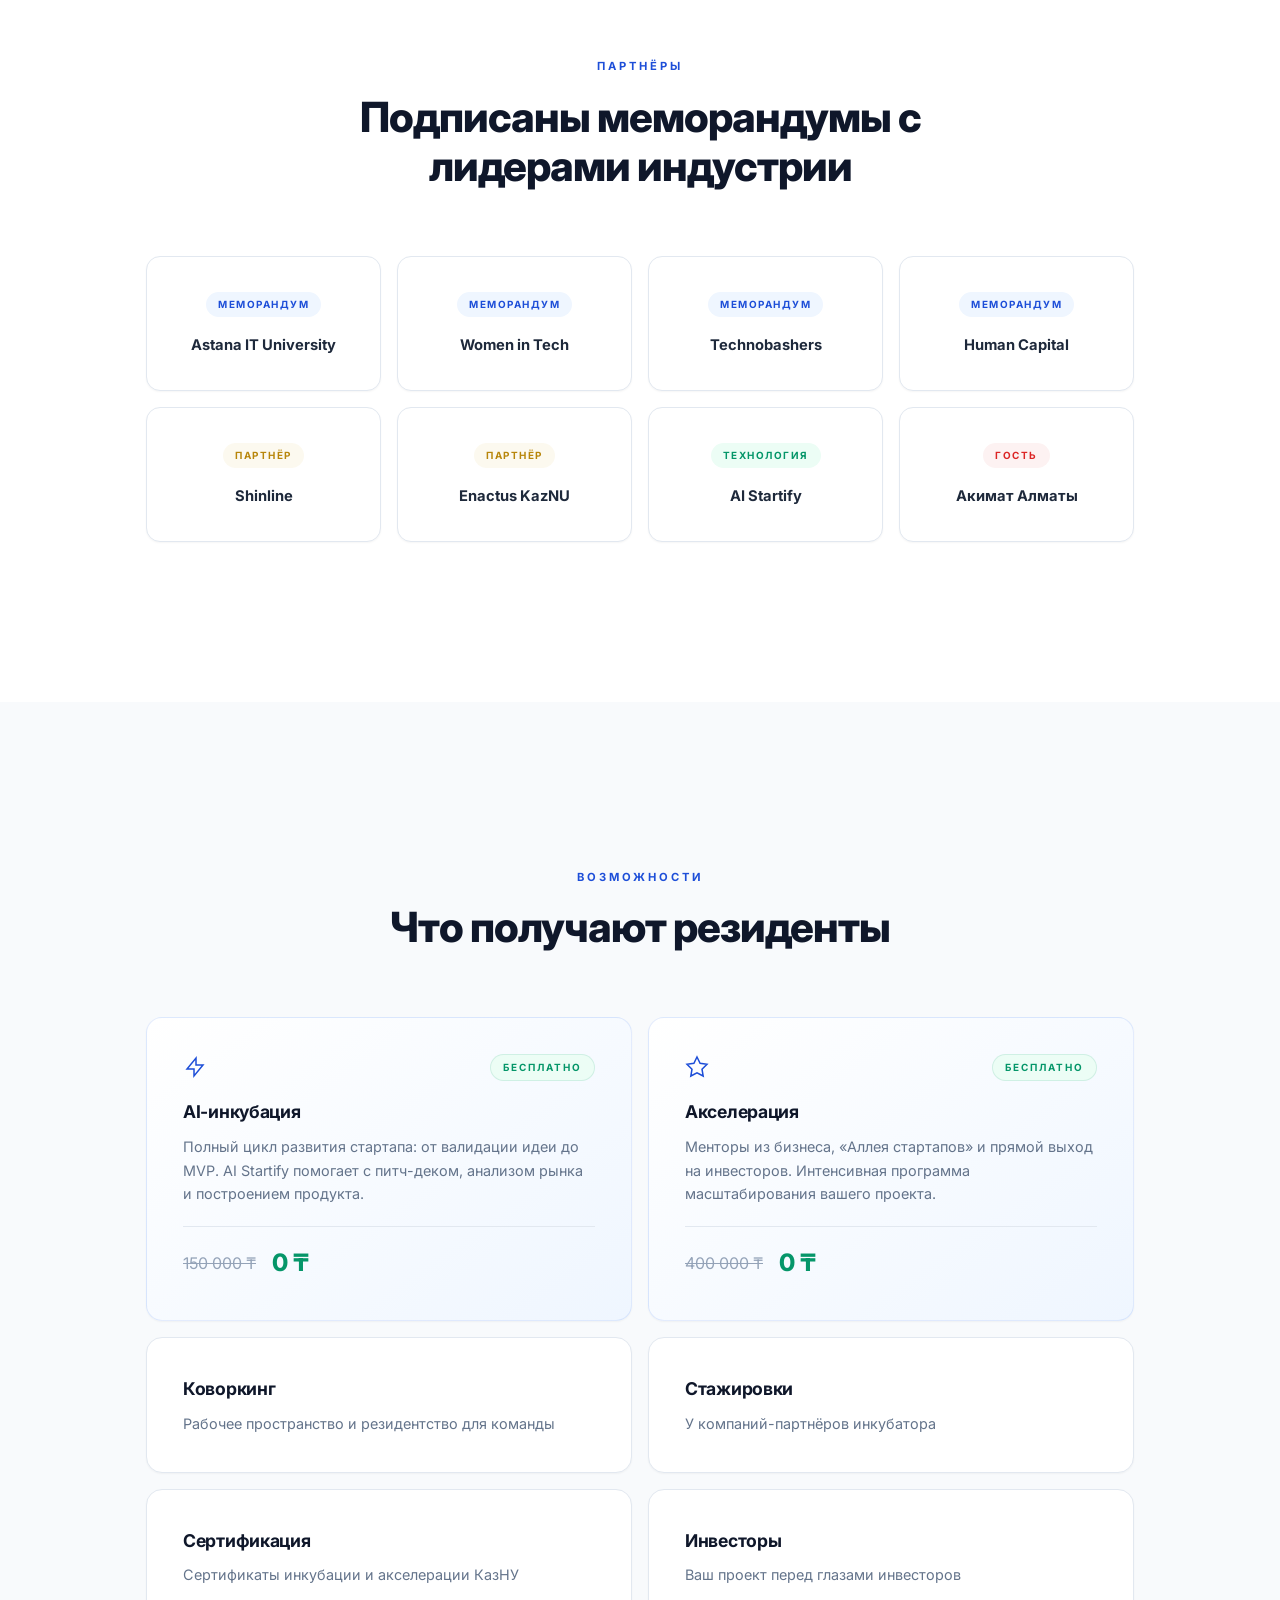
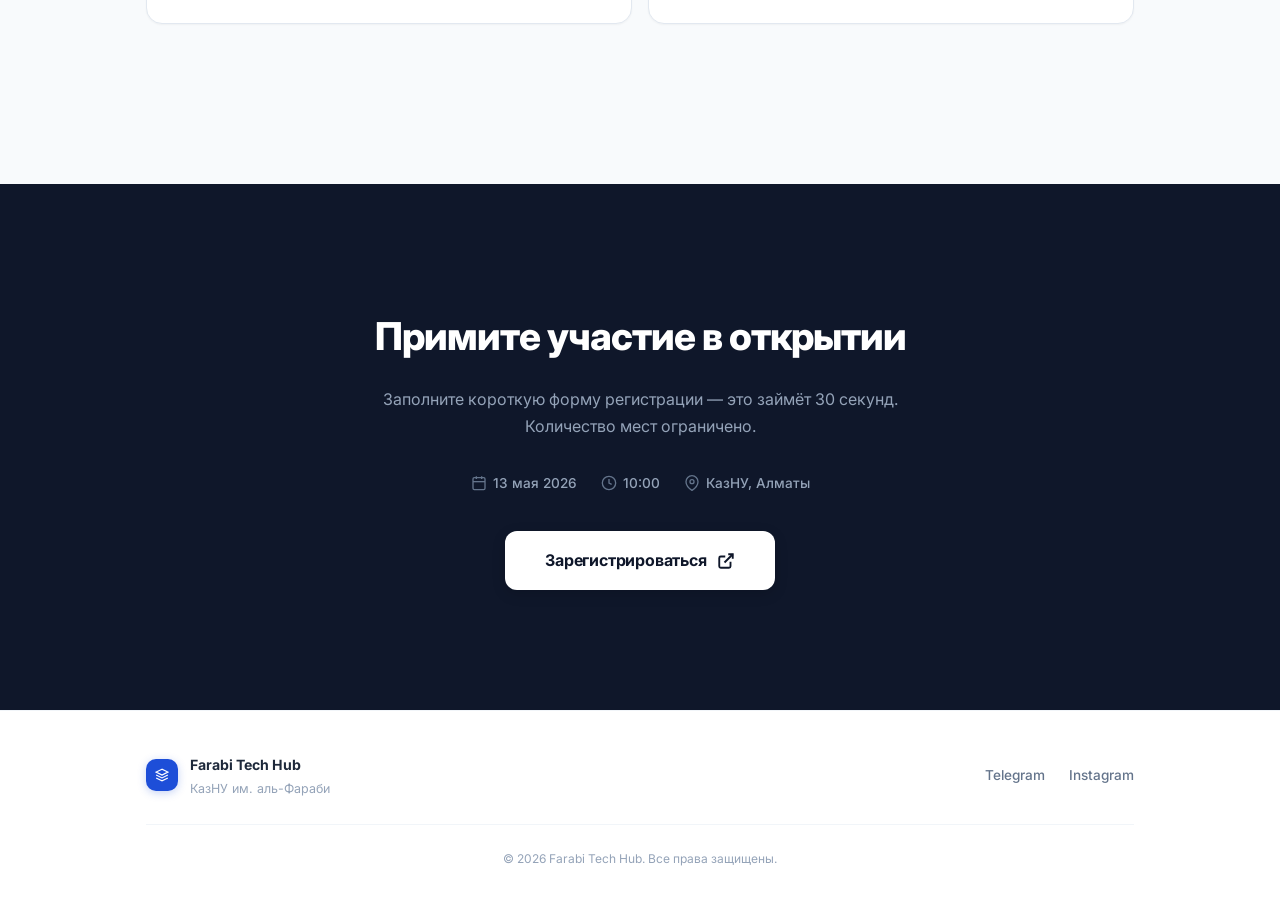
==== commit 3a421db6: "Rebrand to Farabi Tech Hub + i18n RU/KZ/EN" ====
--- a/index.html
+++ b/index.html
@@ -3,7 +3,7 @@
 <head>
     <meta charset="UTF-8">
     <meta name="viewport" content="width=device-width, initial-scale=1.0">
-    <title>Farabi Innovation Hub — Официальное открытие | 13 мая 2026</title>
+    <title>Farabi Tech Hub — Официальное открытие | 13 мая 2026</title>
     <meta name="description" content="Grand Opening первого университетского бизнес-инкубатора при КазНУ им. аль-Фараби. 13 мая 2026, Алматы.">
     <link rel="preconnect" href="https://fonts.googleapis.com">
     <link rel="preconnect" href="https://fonts.gstatic.com" crossorigin>
@@ -19,7 +19,7 @@
                 <div class="nav-logo-mark">
                     <svg width="22" height="22" viewBox="0 0 24 24" fill="none" stroke="currentColor" stroke-width="2" stroke-linecap="round"><path d="M12 2L2 7l10 5 10-5-10-5z"/><path d="M2 17l10 5 10-5"/><path d="M2 12l10 5 10-5"/></svg>
                 </div>
-                <span class="nav-brand-text">Farabi Innovation Hub</span>
+                <span class="nav-brand-text">Farabi Tech Hub</span>
             </a>
             <nav class="nav-links" id="navLinks">
                 <a href="#about" data-i18n="nav.about">О мероприятии</a>
@@ -51,7 +51,7 @@
             </div>
             <h1 class="hero-title">
                 <span data-i18n="hero.title">Официальное открытие</span><br>
-                <span class="hero-title-accent">Farabi Innovation Hub</span>
+                <span class="hero-title-accent">Farabi Tech Hub</span>
             </h1>
             <p class="hero-sub" data-i18n="hero.sub">
                 Новая точка притяжения стартапов, инвесторов и технологий в самом сердце главного университета Казахстана.
@@ -87,7 +87,7 @@
             <div class="section-header">
                 <span class="section-tag" data-i18n="about.tag">О мероприятии</span>
                 <h2 class="section-title" data-i18n="about.title">Экосистема, объединяющая науку и бизнес</h2>
-                <p class="section-desc" data-i18n="about.desc">Farabi Innovation Hub — первый университетский бизнес-инкубатор в Казахстане, созданный при КазНУ им. аль-Фараби. AI-акселерация, менторство от лидеров индустрии, прямой выход на инвесторов.</p>
+                <p class="section-desc" data-i18n="about.desc">Farabi Tech Hub — первый университетский бизнес-инкубатор в Казахстане, созданный при КазНУ им. аль-Фараби. AI-акселерация, менторство от лидеров индустрии, прямой выход на инвесторов.</p>
             </div>
             <div class="bento">
                 <div class="bento-card bento-card--large">
@@ -258,7 +258,7 @@
                         <svg width="16" height="16" viewBox="0 0 24 24" fill="none" stroke="currentColor" stroke-width="2"><path d="M12 2L2 7l10 5 10-5-10-5z"/><path d="M2 17l10 5 10-5"/><path d="M2 12l10 5 10-5"/></svg>
                     </div>
                     <div>
-                        <strong>Farabi Innovation Hub</strong>
+                        <strong>Farabi Tech Hub</strong>
                         <p data-i18n="footer.uni">КазНУ им. аль-Фараби</p>
                     </div>
                 </div>
@@ -268,7 +268,7 @@
                 </div>
             </div>
             <div class="footer-bottom">
-                <p data-i18n="footer.copy">&copy; 2026 Farabi Innovation Hub. Все права защищены.</p>
+                <p data-i18n="footer.copy">&copy; 2026 Farabi Tech Hub. Все права защищены.</p>
             </div>
         </div>
     </footer>
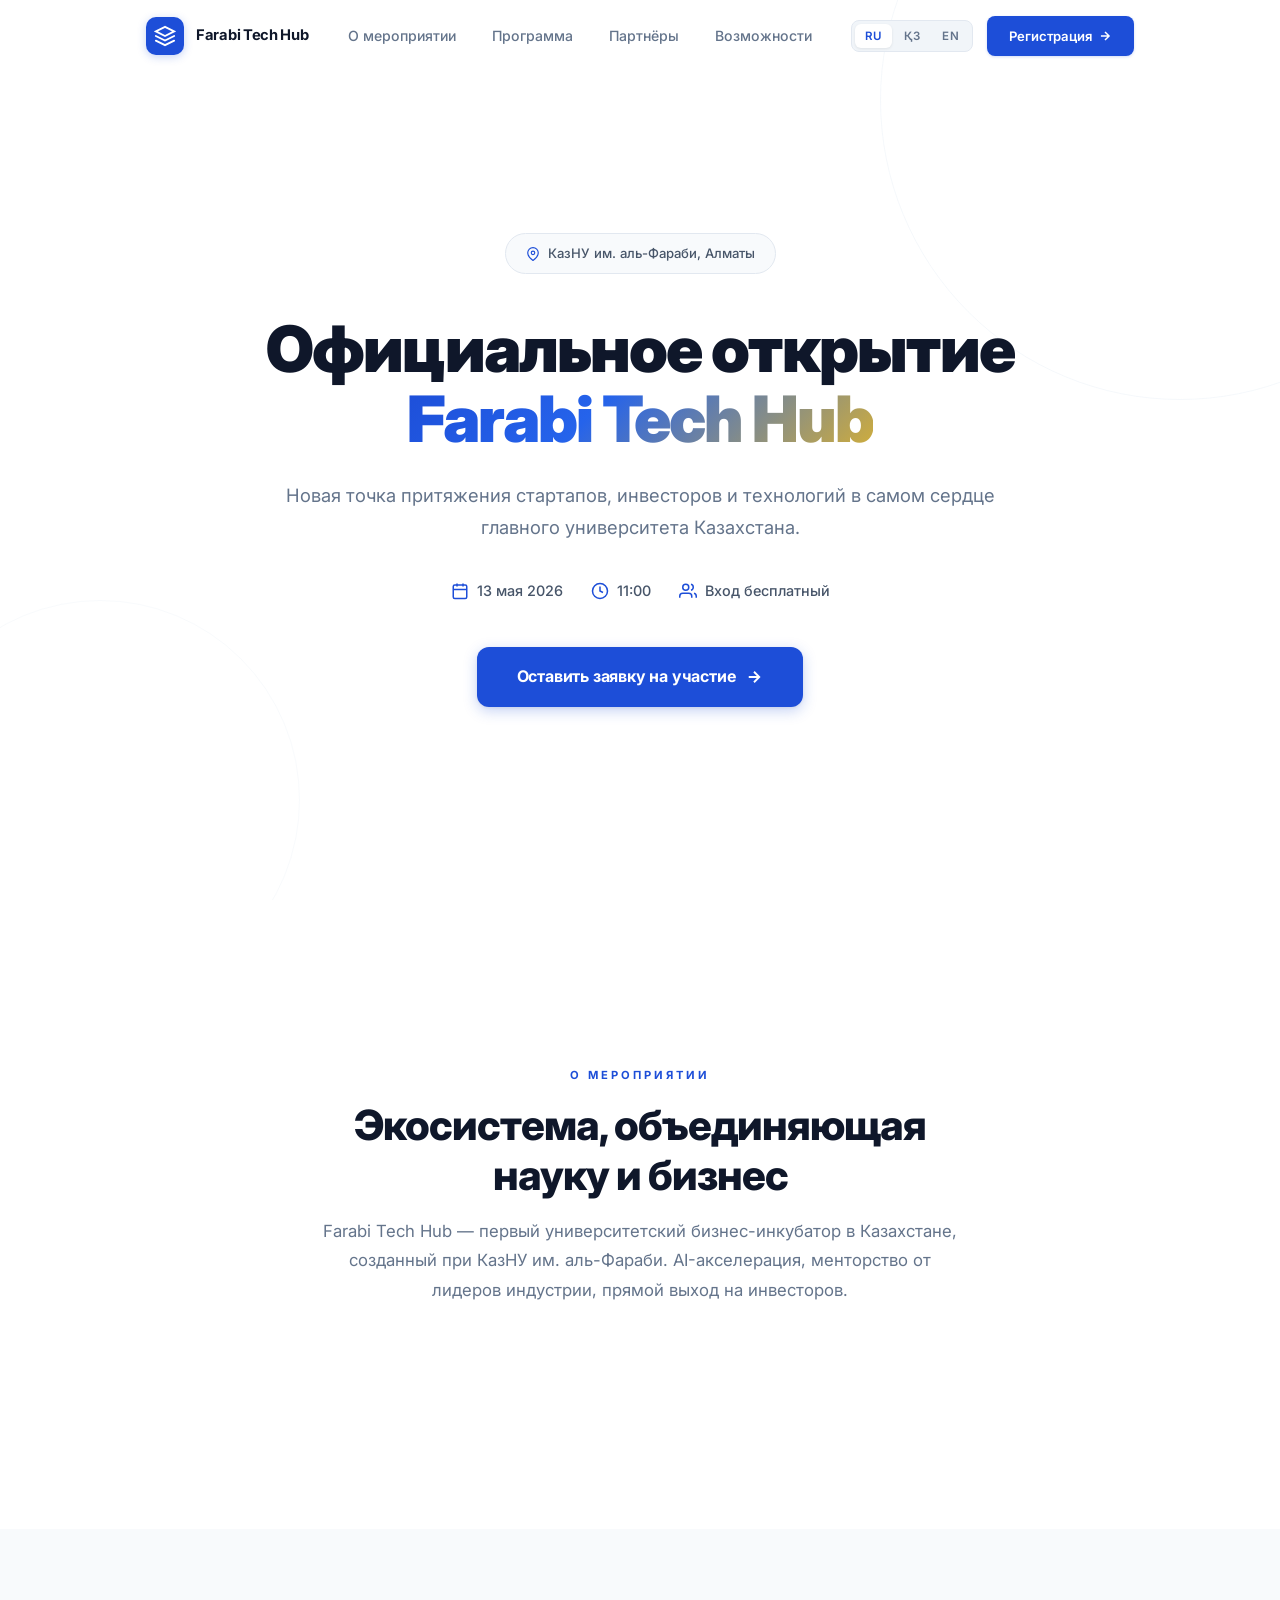
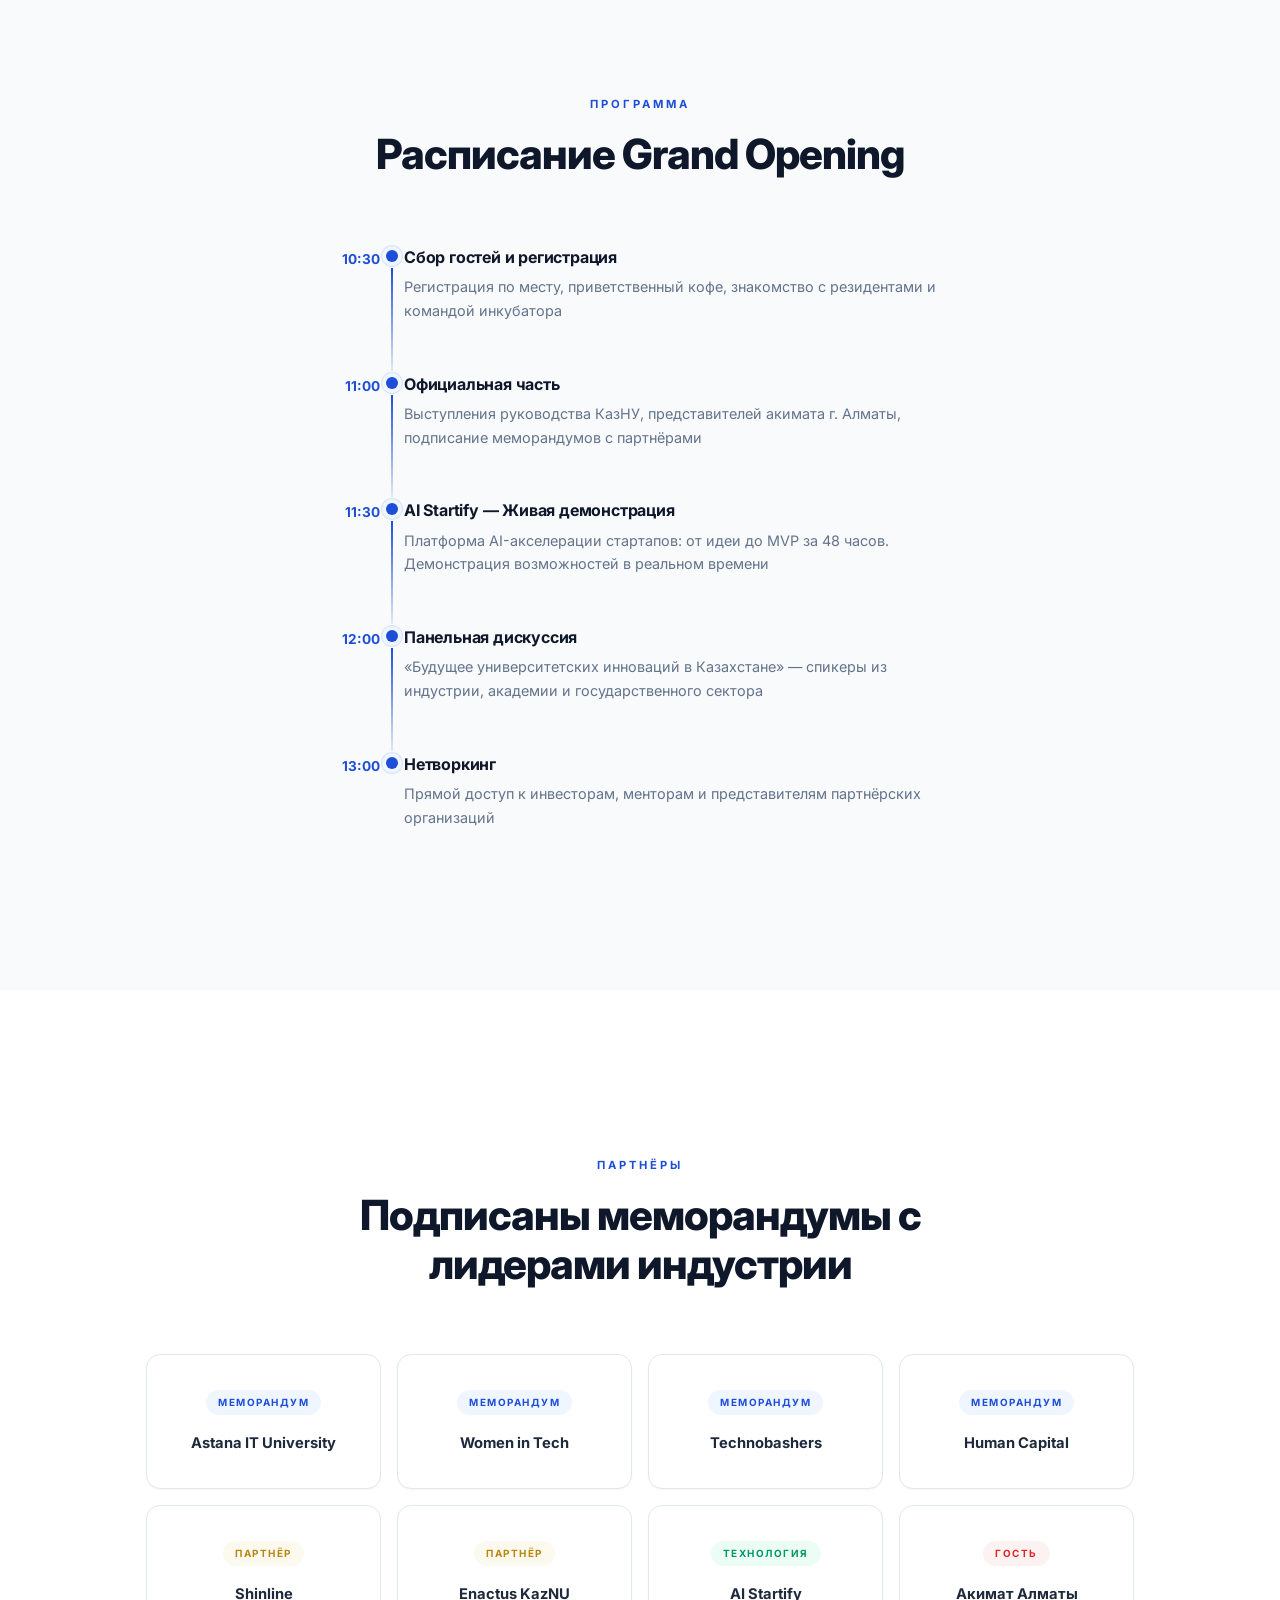
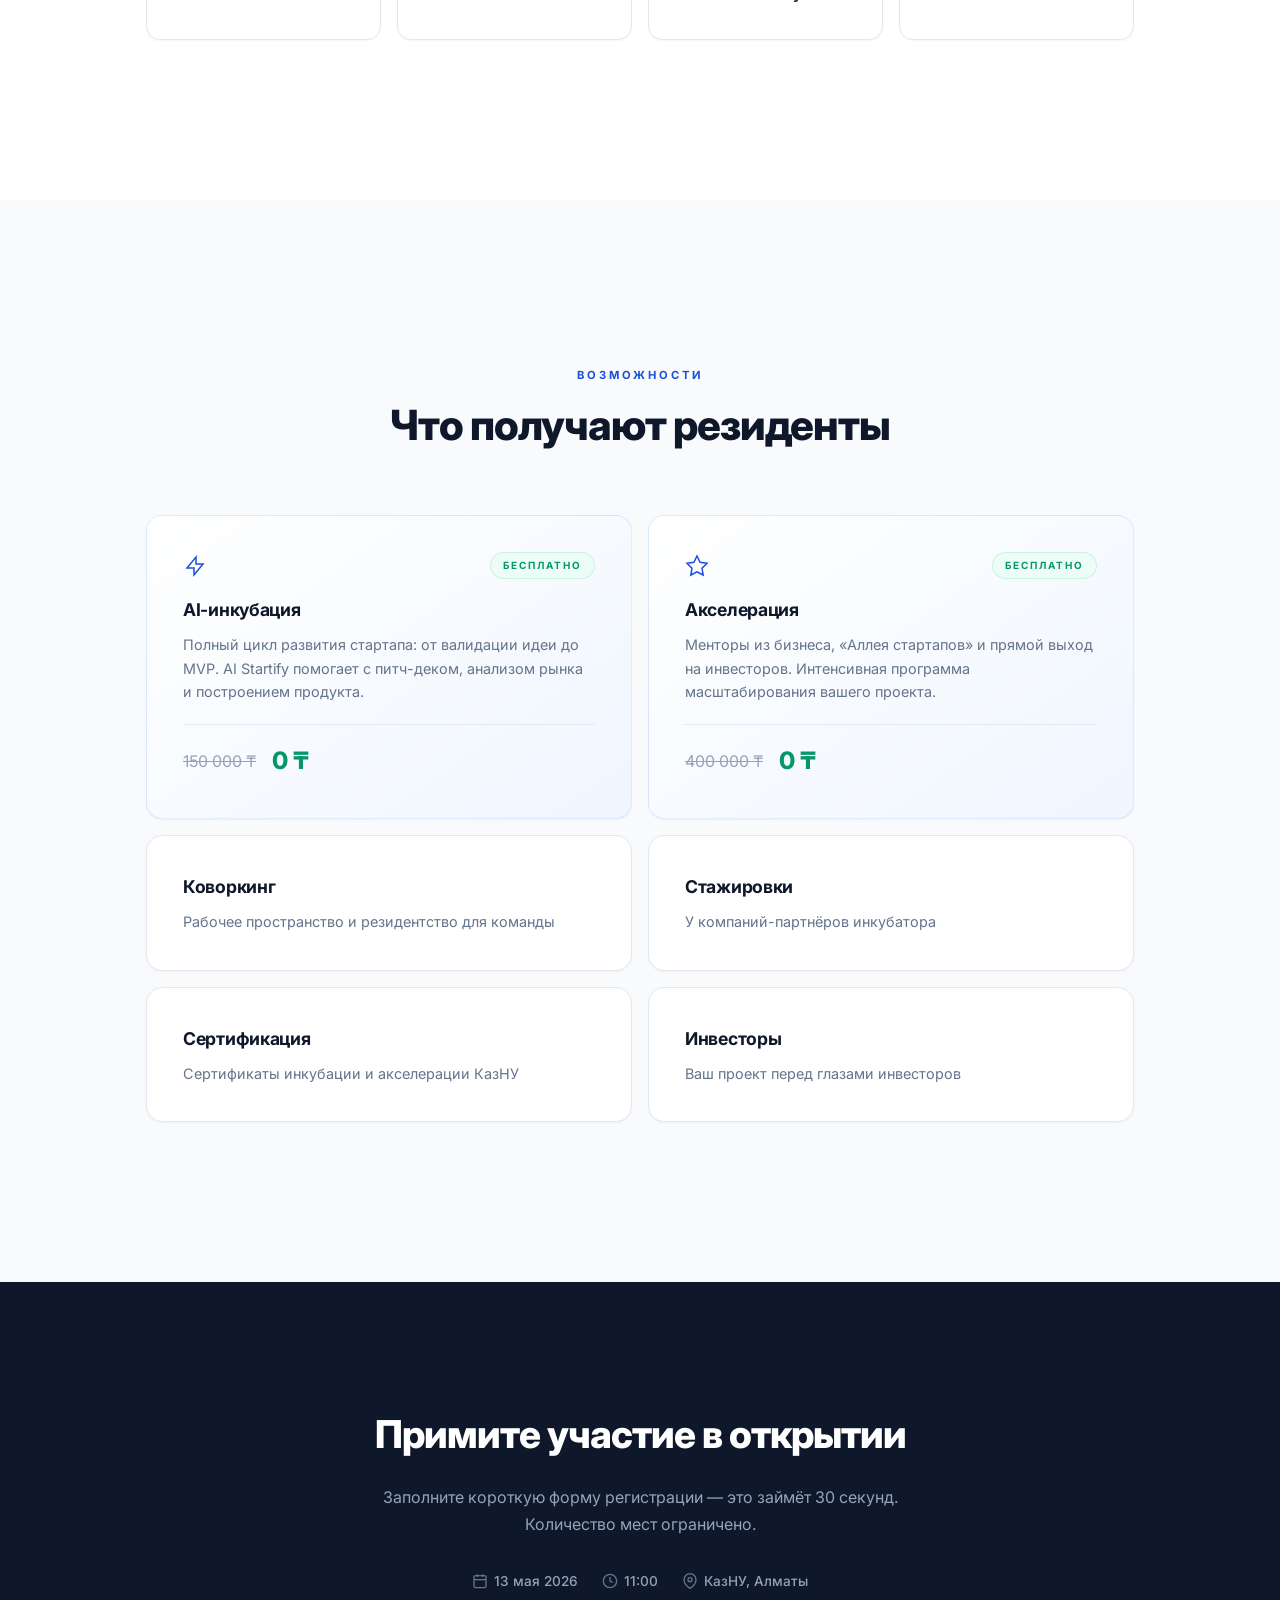
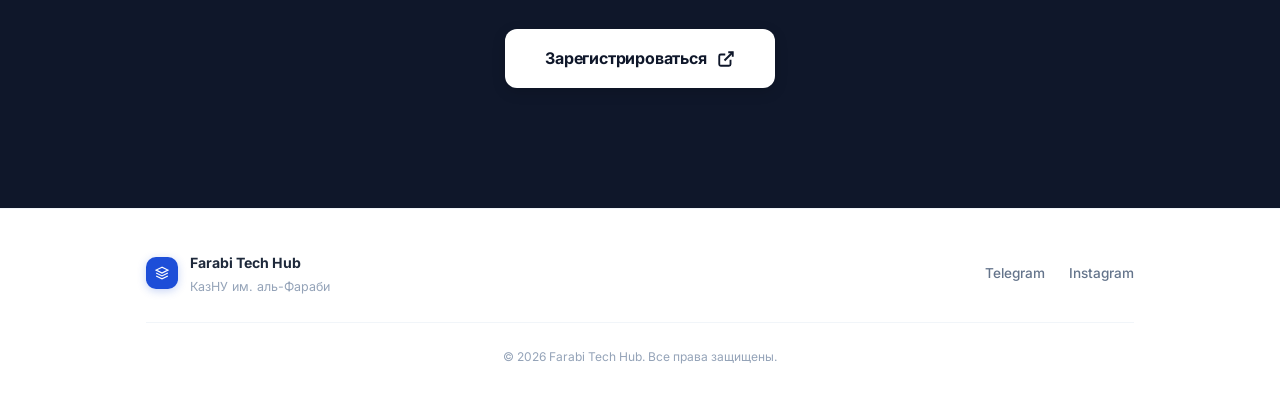
==== commit a23355e5: "Remove bento cards, update schedule to 11:00 start (10:30 gathering)" ====
--- a/index.html
+++ b/index.html
@@ -33,7 +33,7 @@
                     <button class="lang-btn" data-lang="kz">ҚЗ</button>
                     <button class="lang-btn" data-lang="en">EN</button>
                 </div>
-                <a href="https://docs.google.com/forms/d/12quXjmk9-OKMhFv4rsVre1XoOycx0oO1ttrO6aRk6XI/viewform" target="_blank" class="nav-cta">
+                <a href="https://docs.google.com/forms/d/e/1FAIpQLSf0MDfAIQCAzPs-ODHomhlww-L9MJOvRBGSHeD6lqD3AYlQbcg/viewform" target="_blank" data-form-link class="nav-cta">
                     <span data-i18n="nav.cta">Регистрация</span>
                     <svg width="14" height="14" viewBox="0 0 24 24" fill="none" stroke="currentColor" stroke-width="2.5"><path d="M5 12h14M12 5l7 7-7 7"/></svg>
                 </a>
@@ -63,14 +63,14 @@
                 </div>
                 <div class="hero-meta-item">
                     <svg width="18" height="18" viewBox="0 0 24 24" fill="none" stroke="currentColor" stroke-width="2"><circle cx="12" cy="12" r="10"/><polyline points="12 6 12 12 16 14"/></svg>
-                    <span>10:00</span>
+                    <span>11:00</span>
                 </div>
                 <div class="hero-meta-item">
                     <svg width="18" height="18" viewBox="0 0 24 24" fill="none" stroke="currentColor" stroke-width="2"><path d="M17 21v-2a4 4 0 0 0-4-4H5a4 4 0 0 0-4 4v2"/><circle cx="9" cy="7" r="4"/><path d="M23 21v-2a4 4 0 0 0-3-3.87"/><path d="M16 3.13a4 4 0 0 1 0 7.75"/></svg>
                     <span data-i18n="hero.free">Вход бесплатный</span>
                 </div>
             </div>
-            <a href="https://docs.google.com/forms/d/12quXjmk9-OKMhFv4rsVre1XoOycx0oO1ttrO6aRk6XI/viewform" target="_blank" class="hero-cta">
+            <a href="https://docs.google.com/forms/d/e/1FAIpQLSf0MDfAIQCAzPs-ODHomhlww-L9MJOvRBGSHeD6lqD3AYlQbcg/viewform" target="_blank" data-form-link class="hero-cta">
                 <span data-i18n="hero.cta">Оставить заявку на участие</span>
                 <svg width="18" height="18" viewBox="0 0 24 24" fill="none" stroke="currentColor" stroke-width="2.5"><path d="M5 12h14M12 5l7 7-7 7"/></svg>
             </a>
@@ -89,29 +89,6 @@
                 <h2 class="section-title" data-i18n="about.title">Экосистема, объединяющая науку и бизнес</h2>
                 <p class="section-desc" data-i18n="about.desc">Farabi Tech Hub — первый университетский бизнес-инкубатор в Казахстане, созданный при КазНУ им. аль-Фараби. AI-акселерация, менторство от лидеров индустрии, прямой выход на инвесторов.</p>
             </div>
-            <div class="bento">
-                <div class="bento-card bento-card--large">
-                    <div class="bento-icon">
-                        <svg viewBox="0 0 24 24" fill="none" stroke="currentColor" stroke-width="1.5"><path d="M12 2L2 7l10 5 10-5-10-5z"/><path d="M2 17l10 5 10-5"/><path d="M2 12l10 5 10-5"/></svg>
-                    </div>
-                    <h3 data-i18n="about.eco.title">Экосистема</h3>
-                    <p data-i18n="about.eco.desc">Полный цикл от идеи до масштабирования. Коворкинг, менторство, акселерация и выход на инвесторов — всё в одном пространстве на базе КазНУ.</p>
-                </div>
-                <div class="bento-card">
-                    <div class="bento-icon">
-                        <svg viewBox="0 0 24 24" fill="none" stroke="currentColor" stroke-width="1.5"><path d="M9.663 17h4.673M12 3v1m6.364 1.636l-.707.707M21 12h-1M4 12H3m3.343-5.657l-.707-.707m2.828 9.9a5 5 0 117.072 0l-.548.547A3.374 3.374 0 0014 18.469V19a2 2 0 11-4 0v-.531c0-.895-.356-1.754-.988-2.386l-.548-.547z"/></svg>
-                    </div>
-                    <h3 data-i18n="about.exp.title">Экспертиза</h3>
-                    <p data-i18n="about.exp.desc">Менторы из бизнеса, AI Startify — платформа для построения стартапов на базе ИИ.</p>
-                </div>
-                <div class="bento-card">
-                    <div class="bento-icon">
-                        <svg viewBox="0 0 24 24" fill="none" stroke="currentColor" stroke-width="1.5"><path d="M12 8c-1.657 0-3 .895-3 2s1.343 2 3 2 3 .895 3 2-1.343 2-3 2m0-8c1.11 0 2.08.402 2.599 1M12 8V7m0 1v8m0 0v1m0-1c-1.11 0-2.08-.402-2.599-1M21 12a9 9 0 11-18 0 9 9 0 0118 0z"/></svg>
-                    </div>
-                    <h3 data-i18n="about.inv.title">Инвестиции</h3>
-                    <p data-i18n="about.inv.desc">«Аллея стартапов» — прямой доступ к инвесторам и грантам QazInnovations.</p>
-                </div>
-            </div>
         </div>
     </section>
 
@@ -124,15 +101,15 @@
             </div>
             <div class="timeline">
                 <div class="tl-item">
-                    <div class="tl-time">10:00</div>
-                    <div class="tl-dot"></div>
-                    <div class="tl-content">
-                        <h3 data-i18n="prog.1.title">Сбор гостей</h3>
-                        <p data-i18n="prog.1.desc">Регистрация, приветственный кофе, знакомство с резидентами и командой инкубатора</p>
-                    </div>
-                </div>
-                <div class="tl-item">
                     <div class="tl-time">10:30</div>
+                    <div class="tl-dot"></div>
+                    <div class="tl-content">
+                        <h3 data-i18n="prog.1.title">Сбор гостей и регистрация</h3>
+                        <p data-i18n="prog.1.desc">Регистрация по месту, приветственный кофе, знакомство с резидентами и командой инкубатора</p>
+                    </div>
+                </div>
+                <div class="tl-item">
+                    <div class="tl-time">11:00</div>
                     <div class="tl-dot"></div>
                     <div class="tl-content">
                         <h3 data-i18n="prog.2.title">Официальная часть</h3>
@@ -140,7 +117,7 @@
                     </div>
                 </div>
                 <div class="tl-item">
-                    <div class="tl-time">11:00</div>
+                    <div class="tl-time">11:30</div>
                     <div class="tl-dot"></div>
                     <div class="tl-content">
                         <h3 data-i18n="prog.3.title">AI Startify — Живая демонстрация</h3>
@@ -148,7 +125,7 @@
                     </div>
                 </div>
                 <div class="tl-item">
-                    <div class="tl-time">11:30</div>
+                    <div class="tl-time">12:00</div>
                     <div class="tl-dot"></div>
                     <div class="tl-content">
                         <h3 data-i18n="prog.4.title">Панельная дискуссия</h3>
@@ -156,7 +133,7 @@
                     </div>
                 </div>
                 <div class="tl-item">
-                    <div class="tl-time">12:30</div>
+                    <div class="tl-time">13:00</div>
                     <div class="tl-dot"></div>
                     <div class="tl-content">
                         <h3 data-i18n="prog.5.title">Нетворкинг</h3>
@@ -234,14 +211,14 @@
                     </span>
                     <span>
                         <svg width="16" height="16" viewBox="0 0 24 24" fill="none" stroke="currentColor" stroke-width="2"><circle cx="12" cy="12" r="10"/><polyline points="12 6 12 12 16 14"/></svg>
-                        10:00
+                        11:00
                     </span>
                     <span>
                         <svg width="16" height="16" viewBox="0 0 24 24" fill="none" stroke="currentColor" stroke-width="2"><path d="M21 10c0 7-9 13-9 13s-9-6-9-13a9 9 0 0 1 18 0z"/><circle cx="12" cy="10" r="3"/></svg>
                         <span data-i18n="cta.location">КазНУ, Алматы</span>
                     </span>
                 </div>
-                <a href="https://docs.google.com/forms/d/12quXjmk9-OKMhFv4rsVre1XoOycx0oO1ttrO6aRk6XI/viewform" target="_blank" class="hero-cta">
+                <a href="https://docs.google.com/forms/d/e/1FAIpQLSf0MDfAIQCAzPs-ODHomhlww-L9MJOvRBGSHeD6lqD3AYlQbcg/viewform" target="_blank" data-form-link class="hero-cta">
                     <span data-i18n="cta.btn">Зарегистрироваться</span>
                     <svg width="18" height="18" viewBox="0 0 24 24" fill="none" stroke="currentColor" stroke-width="2.5"><path d="M18 13v6a2 2 0 0 1-2 2H5a2 2 0 0 1-2-2V8a2 2 0 0 1 2-2h6"/><polyline points="15 3 21 3 21 9"/><line x1="10" y1="14" x2="21" y2="3"/></svg>
                 </a>
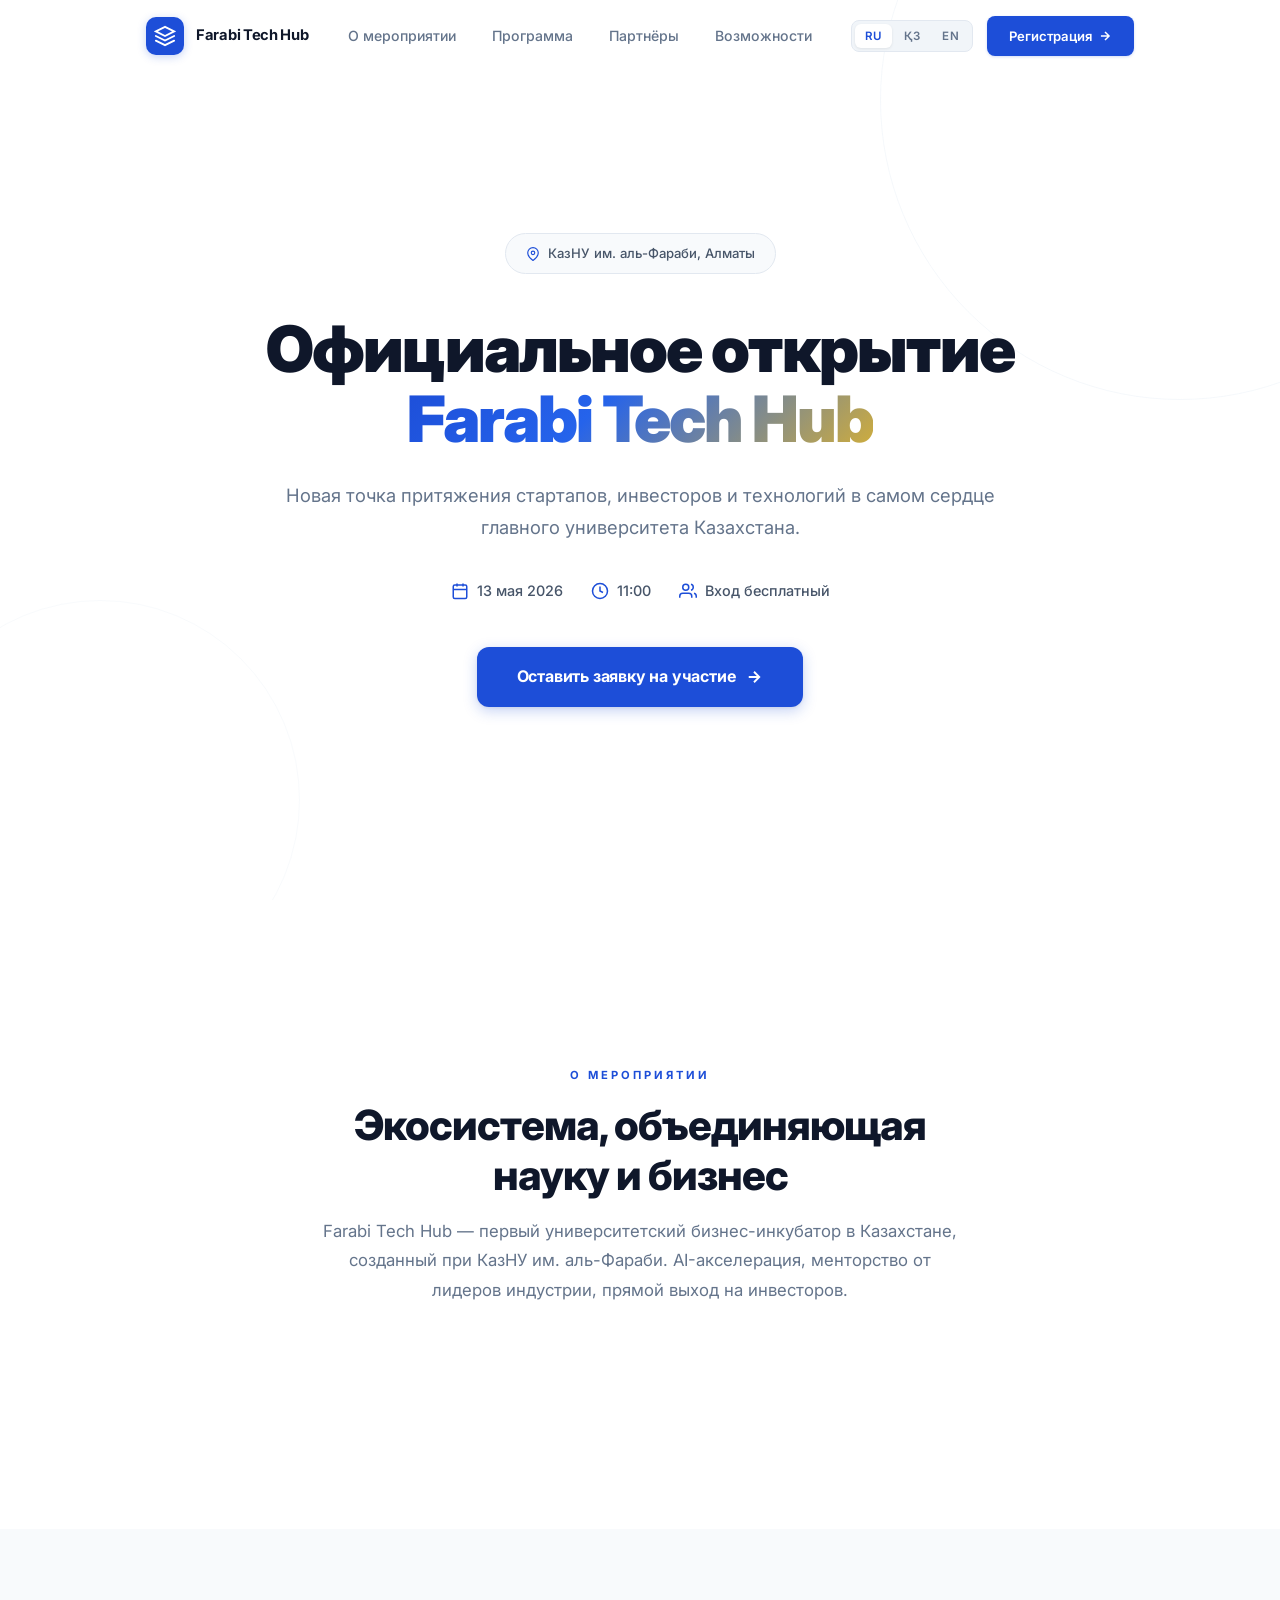
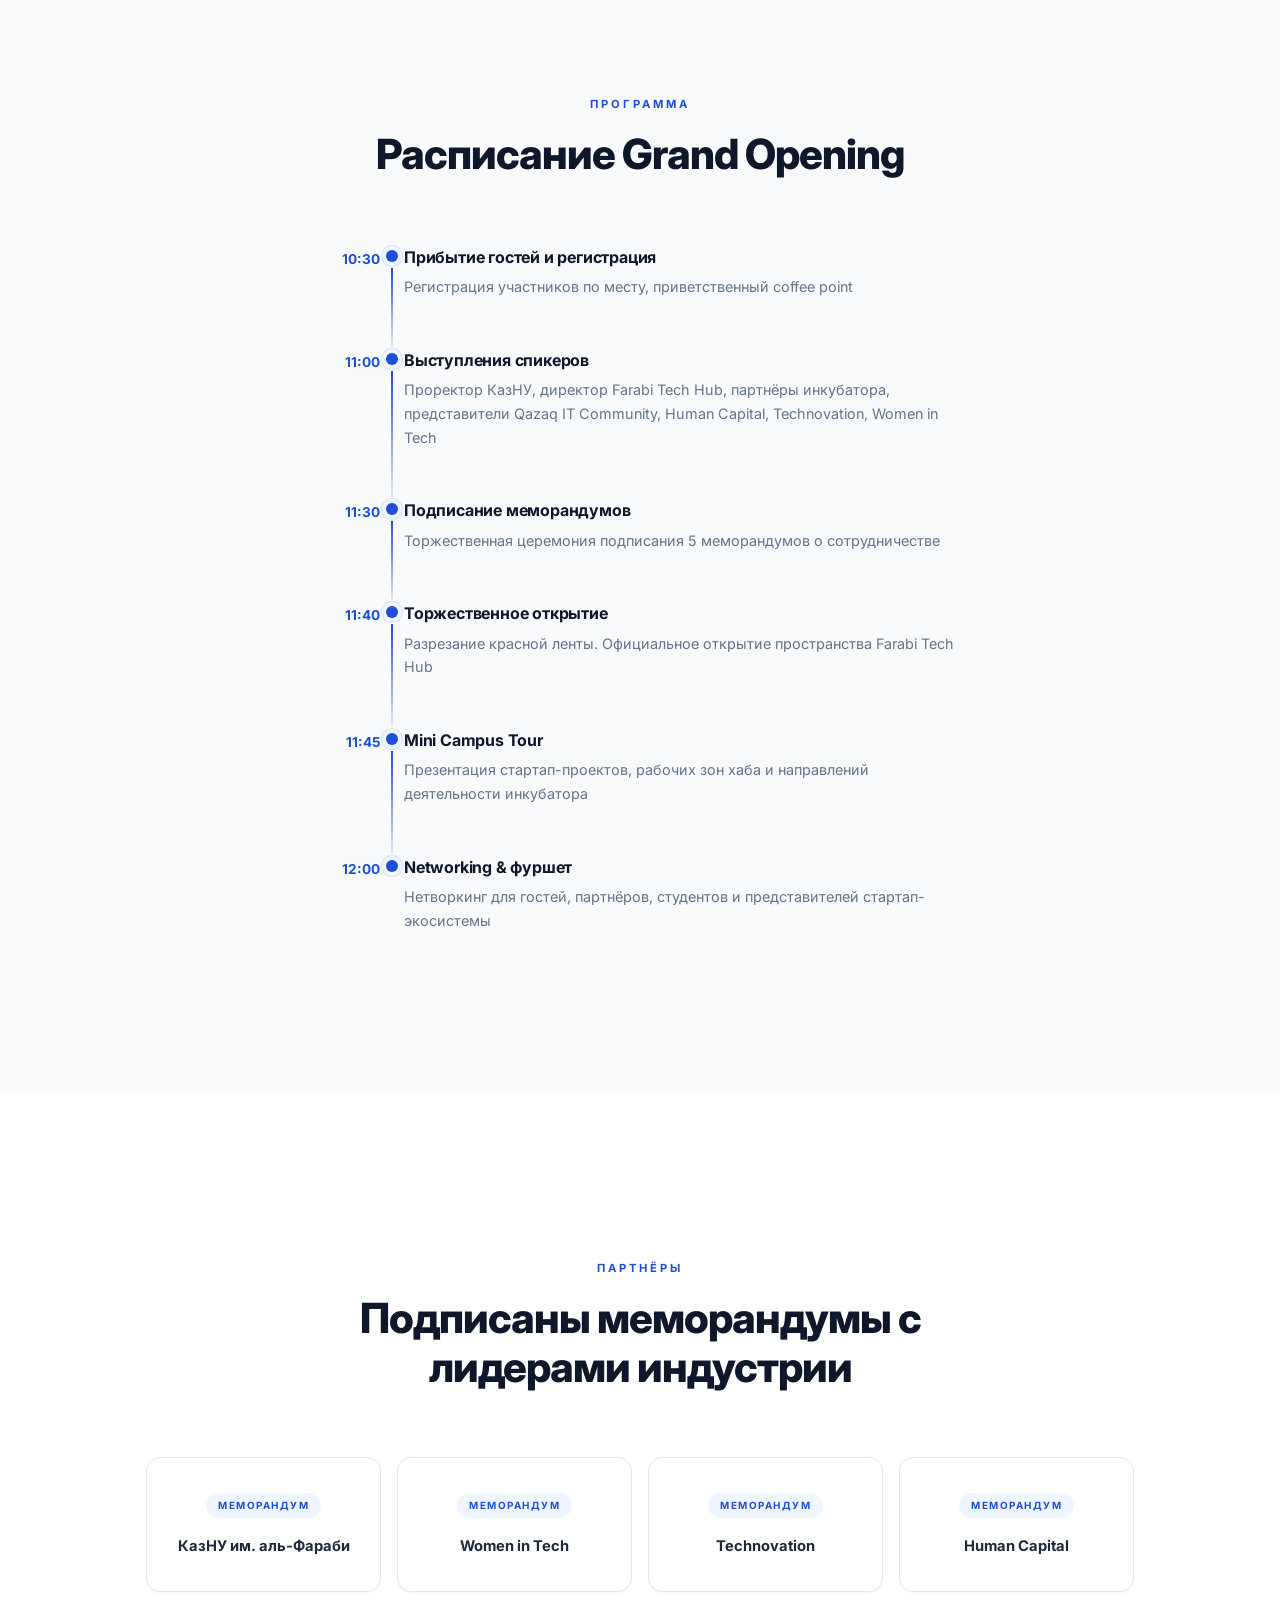
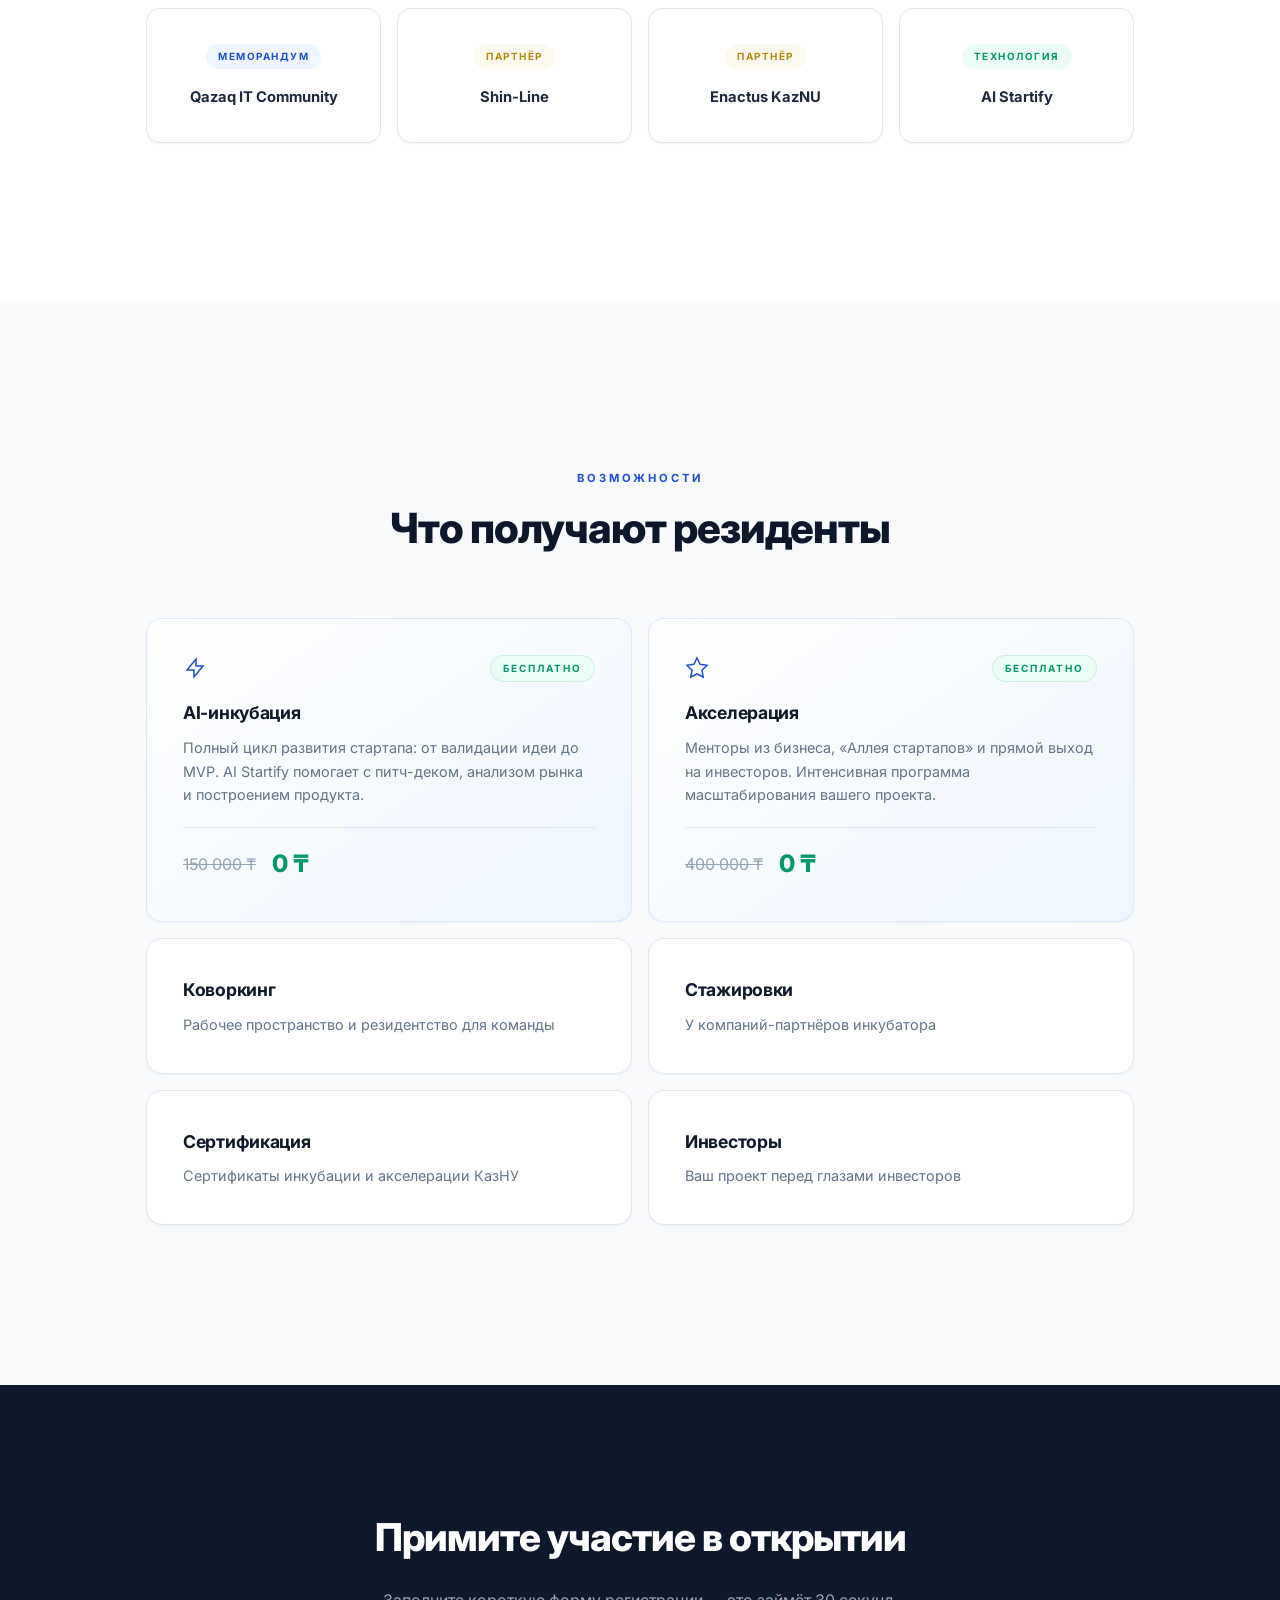
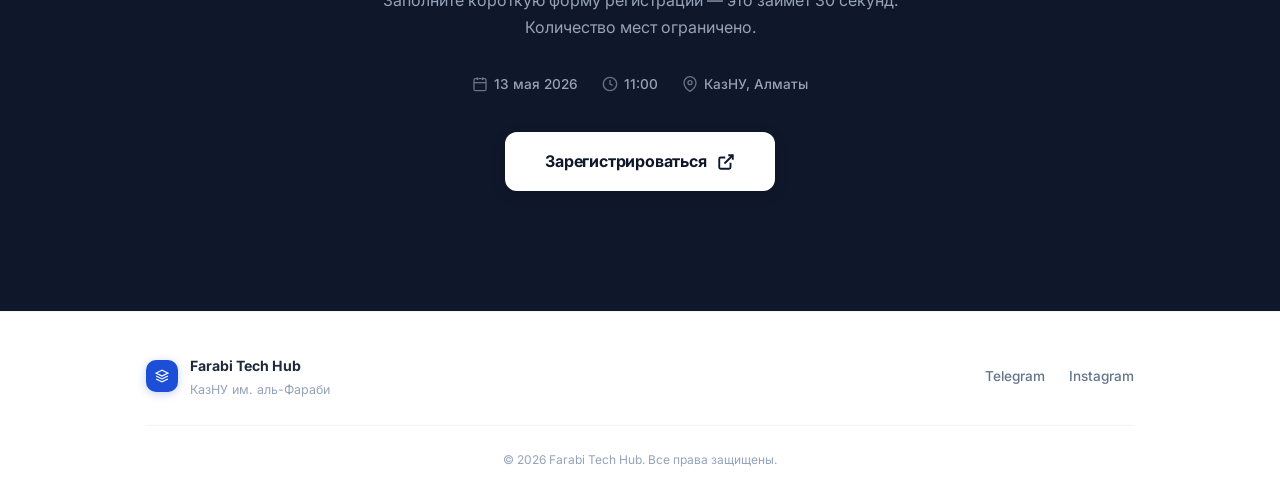
==== commit 807df876: "Zhomart final schedule + updated partners + social links" ====
--- a/index.html
+++ b/index.html
@@ -104,40 +104,48 @@
                     <div class="tl-time">10:30</div>
                     <div class="tl-dot"></div>
                     <div class="tl-content">
-                        <h3 data-i18n="prog.1.title">Сбор гостей и регистрация</h3>
-                        <p data-i18n="prog.1.desc">Регистрация по месту, приветственный кофе, знакомство с резидентами и командой инкубатора</p>
+                        <h3 data-i18n="prog.1.title">Прибытие гостей и регистрация</h3>
+                        <p data-i18n="prog.1.desc">Регистрация участников по месту, приветственный coffee point</p>
                     </div>
                 </div>
                 <div class="tl-item">
                     <div class="tl-time">11:00</div>
                     <div class="tl-dot"></div>
                     <div class="tl-content">
-                        <h3 data-i18n="prog.2.title">Официальная часть</h3>
-                        <p data-i18n="prog.2.desc">Выступления руководства КазНУ, представителей акимата г. Алматы, подписание меморандумов с партнёрами</p>
+                        <h3 data-i18n="prog.2.title">Выступления спикеров</h3>
+                        <p data-i18n="prog.2.desc">Проректор КазНУ, директор Farabi Tech Hub, партнёры инкубатора, представители Qazaq IT Community, Human Capital, Technovation, Women in Tech</p>
                     </div>
                 </div>
                 <div class="tl-item">
                     <div class="tl-time">11:30</div>
                     <div class="tl-dot"></div>
                     <div class="tl-content">
-                        <h3 data-i18n="prog.3.title">AI Startify — Живая демонстрация</h3>
-                        <p data-i18n="prog.3.desc">Платформа AI-акселерации стартапов: от идеи до MVP за 48 часов. Демонстрация возможностей в реальном времени</p>
+                        <h3 data-i18n="prog.3.title">Подписание меморандумов</h3>
+                        <p data-i18n="prog.3.desc">Торжественная церемония подписания 5 меморандумов о сотрудничестве</p>
+                    </div>
+                </div>
+                <div class="tl-item">
+                    <div class="tl-time">11:40</div>
+                    <div class="tl-dot"></div>
+                    <div class="tl-content">
+                        <h3 data-i18n="prog.4.title">Торжественное открытие</h3>
+                        <p data-i18n="prog.4.desc">Разрезание красной ленты. Официальное открытие пространства Farabi Tech Hub</p>
+                    </div>
+                </div>
+                <div class="tl-item">
+                    <div class="tl-time">11:45</div>
+                    <div class="tl-dot"></div>
+                    <div class="tl-content">
+                        <h3 data-i18n="prog.5.title">Mini Campus Tour</h3>
+                        <p data-i18n="prog.5.desc">Презентация стартап-проектов, рабочих зон хаба и направлений деятельности инкубатора</p>
                     </div>
                 </div>
                 <div class="tl-item">
                     <div class="tl-time">12:00</div>
                     <div class="tl-dot"></div>
                     <div class="tl-content">
-                        <h3 data-i18n="prog.4.title">Панельная дискуссия</h3>
-                        <p data-i18n="prog.4.desc">«Будущее университетских инноваций в Казахстане» — спикеры из индустрии, академии и государственного сектора</p>
-                    </div>
-                </div>
-                <div class="tl-item">
-                    <div class="tl-time">13:00</div>
-                    <div class="tl-dot"></div>
-                    <div class="tl-content">
-                        <h3 data-i18n="prog.5.title">Нетворкинг</h3>
-                        <p data-i18n="prog.5.desc">Прямой доступ к инвесторам, менторам и представителям партнёрских организаций</p>
+                        <h3 data-i18n="prog.6.title">Networking & фуршет</h3>
+                        <p data-i18n="prog.6.desc">Нетворкинг для гостей, партнёров, студентов и представителей стартап-экосистемы</p>
                     </div>
                 </div>
             </div>
@@ -152,14 +160,14 @@
                 <h2 class="section-title" data-i18n="part.title">Подписаны меморандумы с лидерами индустрии</h2>
             </div>
             <div class="partners-grid">
-                <div class="p-card"><div class="p-badge p-badge--memo" data-i18n="part.memo">Меморандум</div><div class="p-name">Astana IT University</div></div>
+                <div class="p-card"><div class="p-badge p-badge--memo" data-i18n="part.memo">Меморандум</div><div class="p-name">КазНУ им. аль-Фараби</div></div>
                 <div class="p-card"><div class="p-badge p-badge--memo" data-i18n="part.memo">Меморандум</div><div class="p-name">Women in Tech</div></div>
-                <div class="p-card"><div class="p-badge p-badge--memo" data-i18n="part.memo">Меморандум</div><div class="p-name">Technobashers</div></div>
+                <div class="p-card"><div class="p-badge p-badge--memo" data-i18n="part.memo">Меморандум</div><div class="p-name">Technovation</div></div>
                 <div class="p-card"><div class="p-badge p-badge--memo" data-i18n="part.memo">Меморандум</div><div class="p-name">Human Capital</div></div>
-                <div class="p-card"><div class="p-badge p-badge--part" data-i18n="part.partner">Партнёр</div><div class="p-name">Shinline</div></div>
+                <div class="p-card"><div class="p-badge p-badge--memo" data-i18n="part.memo">Меморандум</div><div class="p-name">Qazaq IT Community</div></div>
+                <div class="p-card"><div class="p-badge p-badge--part" data-i18n="part.partner">Партнёр</div><div class="p-name">Shin-Line</div></div>
                 <div class="p-card"><div class="p-badge p-badge--part" data-i18n="part.partner">Партнёр</div><div class="p-name">Enactus KazNU</div></div>
                 <div class="p-card"><div class="p-badge p-badge--tech" data-i18n="part.tech">Технология</div><div class="p-name">AI Startify</div></div>
-                <div class="p-card"><div class="p-badge p-badge--vip" data-i18n="part.guest">Гость</div><div class="p-name" data-i18n="part.akimat">Акимат Алматы</div></div>
             </div>
         </div>
     </section>
@@ -240,8 +248,8 @@
                     </div>
                 </div>
                 <div class="footer-links">
-                    <a href="#">Telegram</a>
-                    <a href="#">Instagram</a>
+                    <a href="https://t.me/dinazavr777" target="_blank">Telegram</a>
+                    <a href="https://www.instagram.com/farabi_tech_hub" target="_blank">Instagram</a>
                 </div>
             </div>
             <div class="footer-bottom">
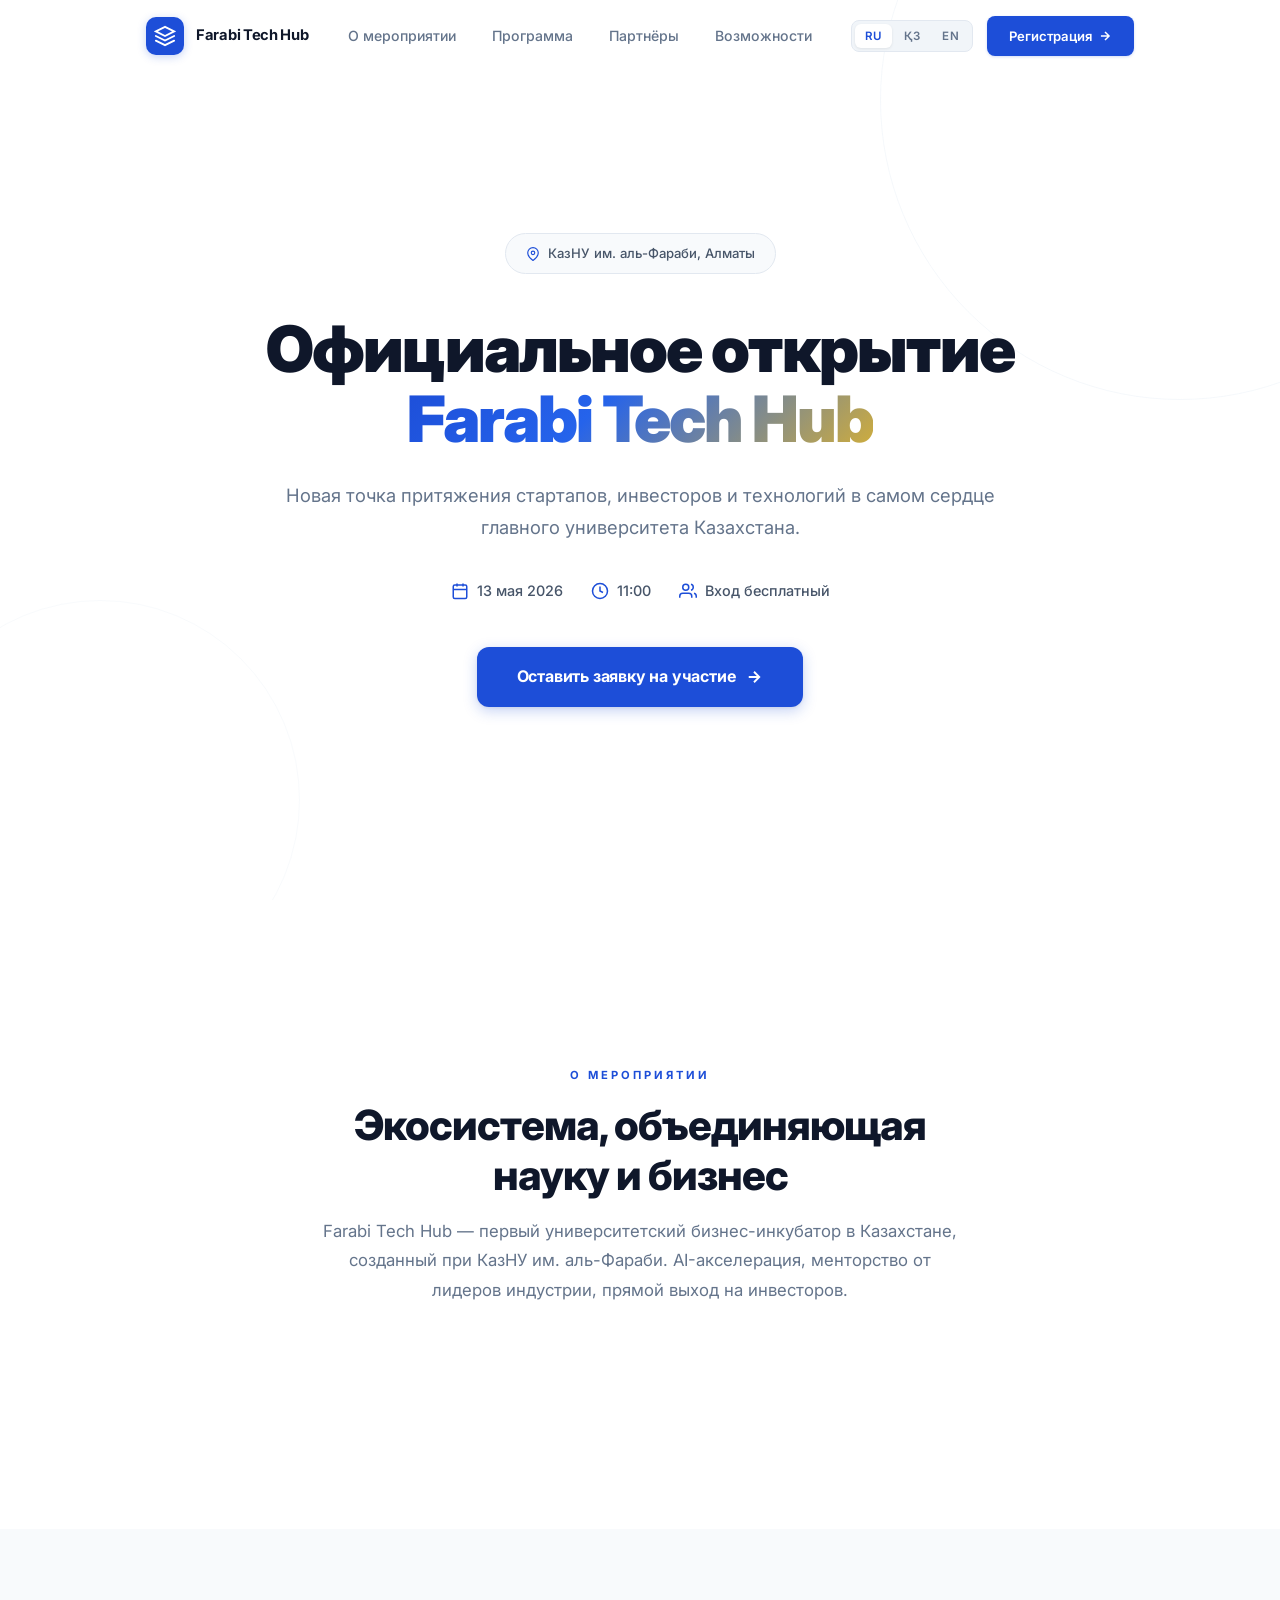
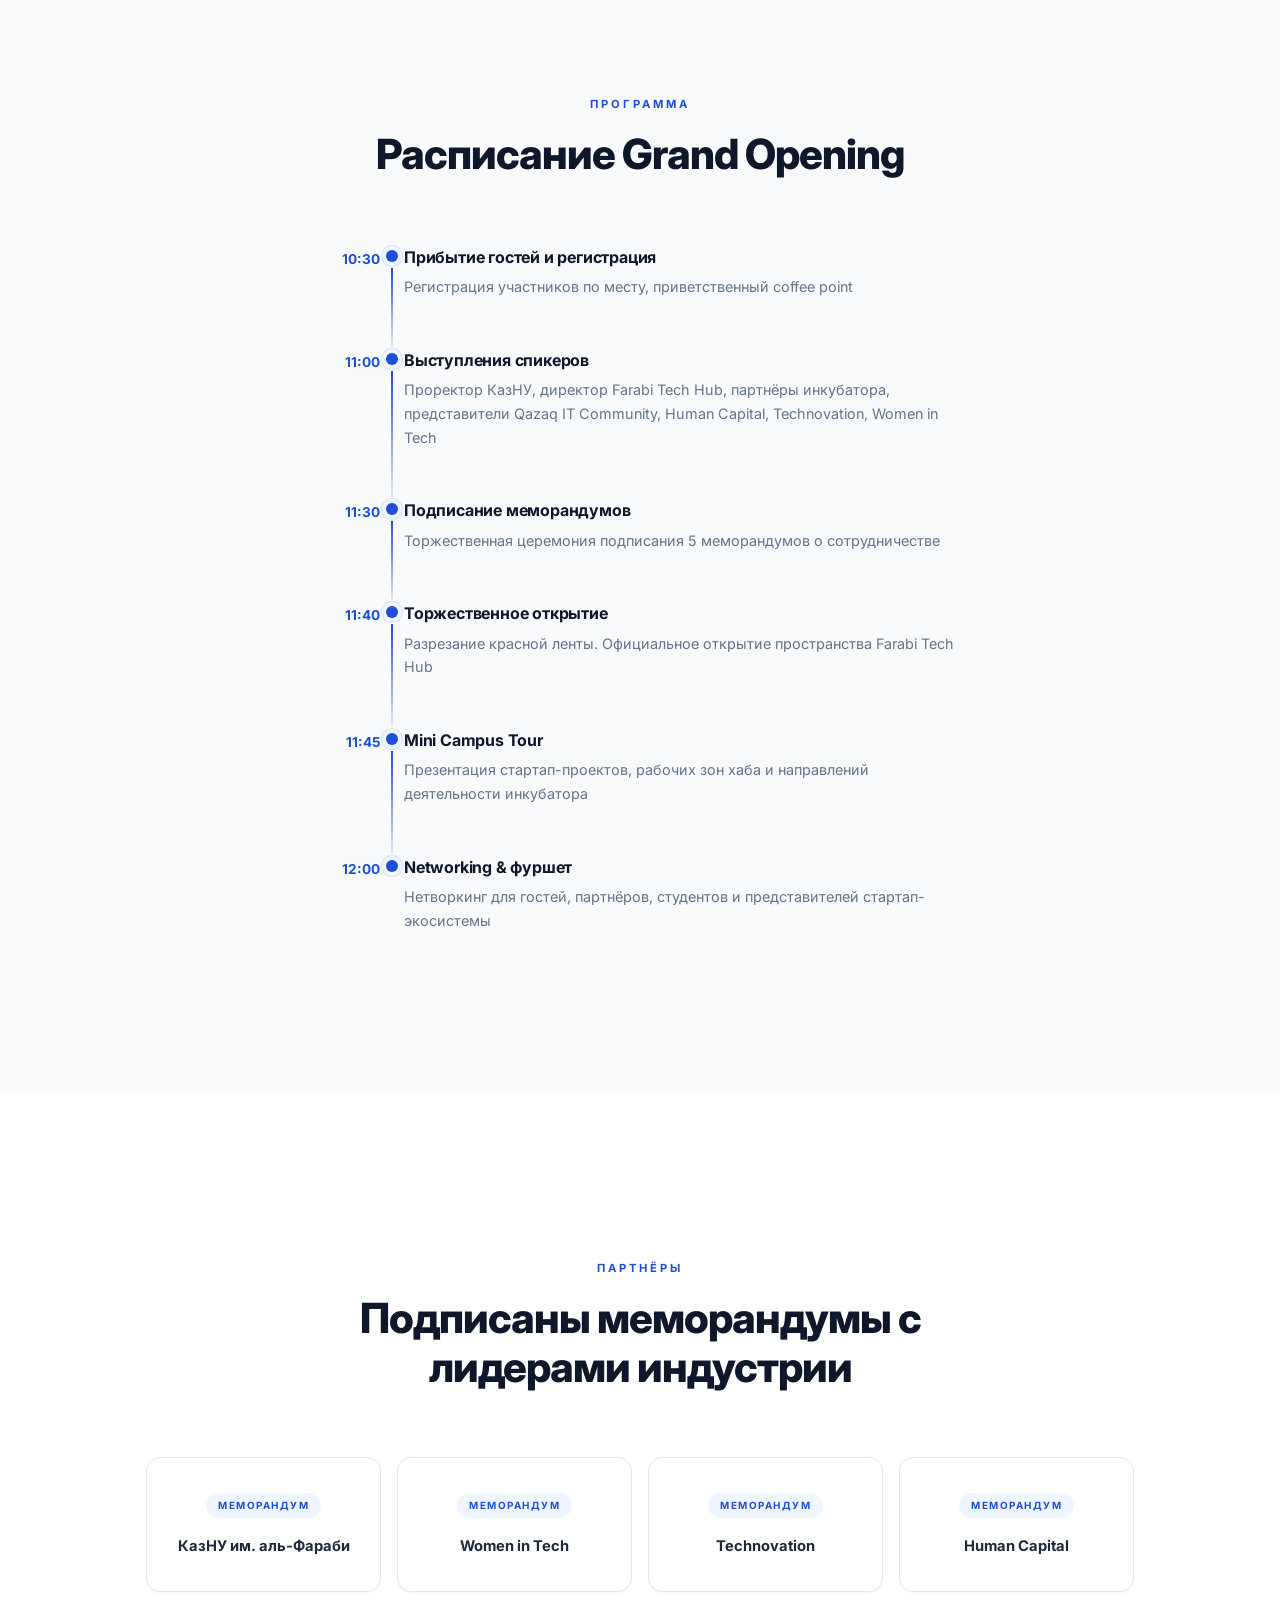
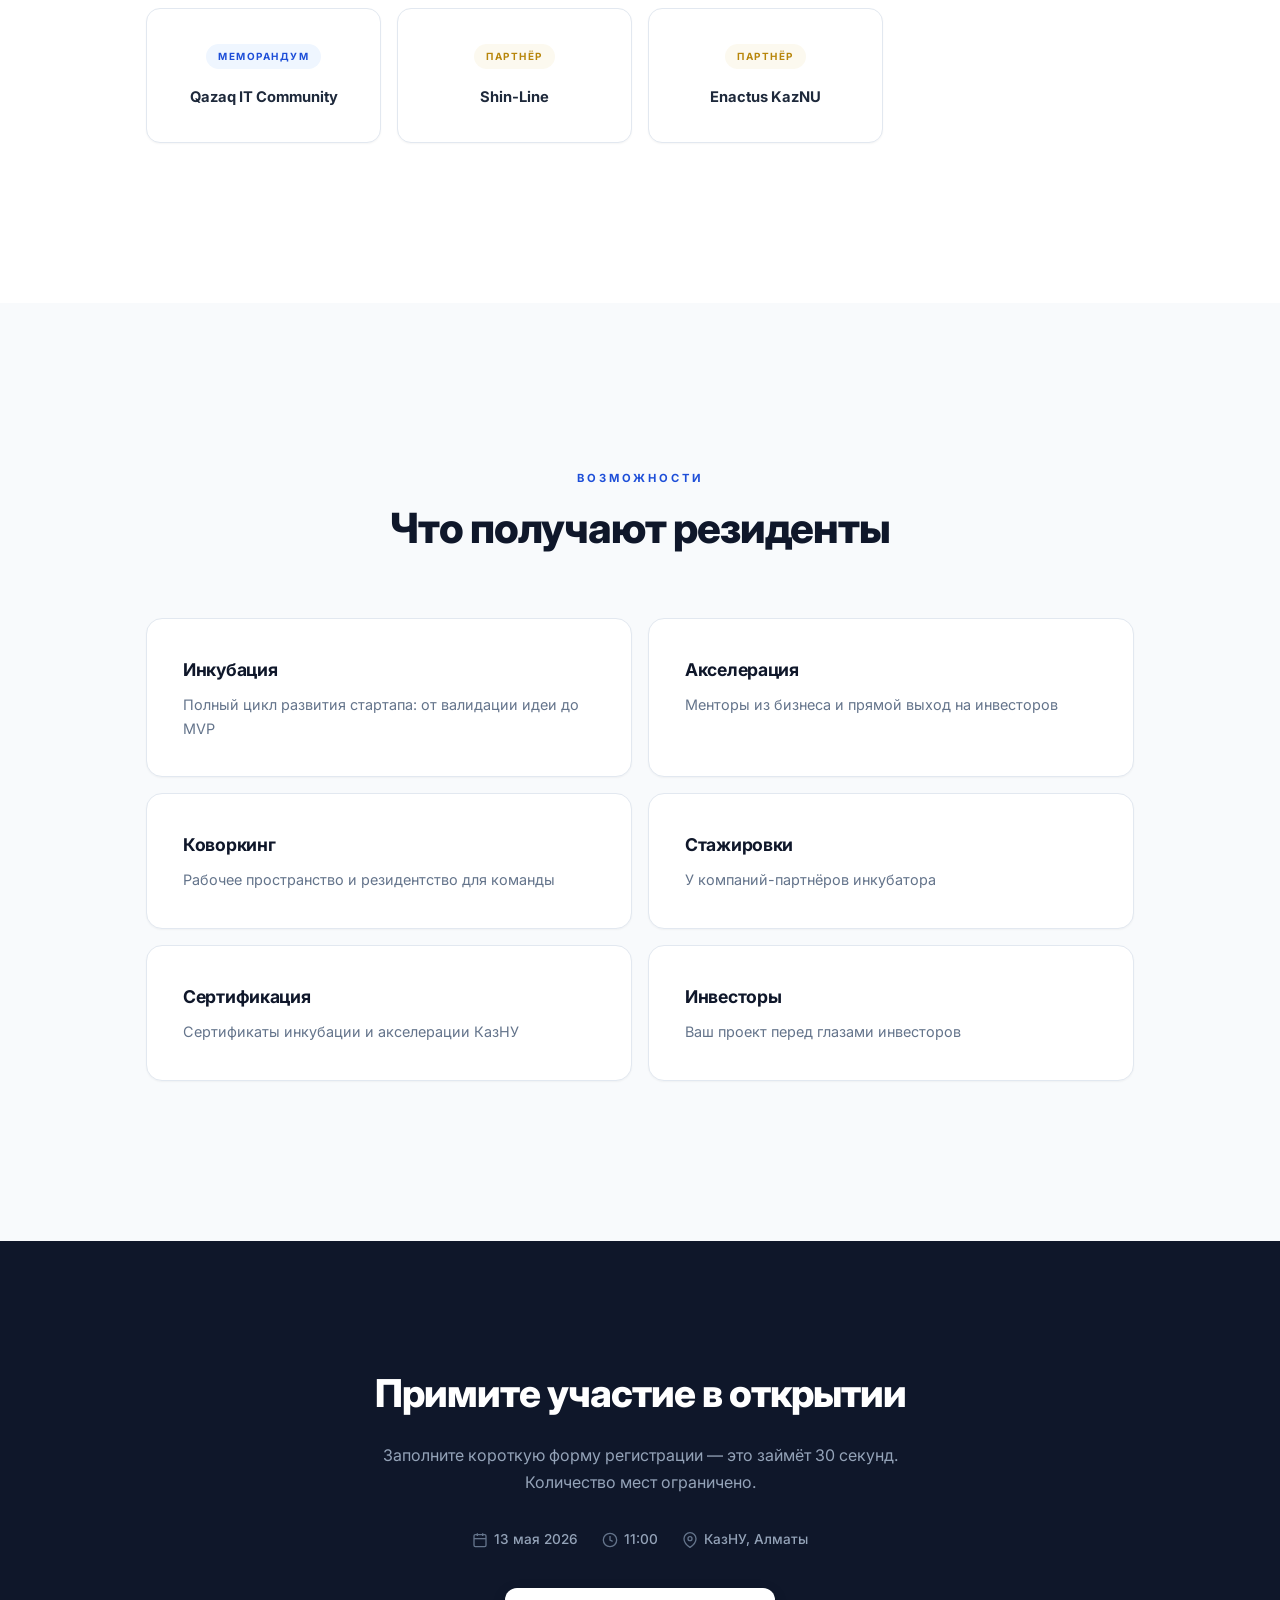
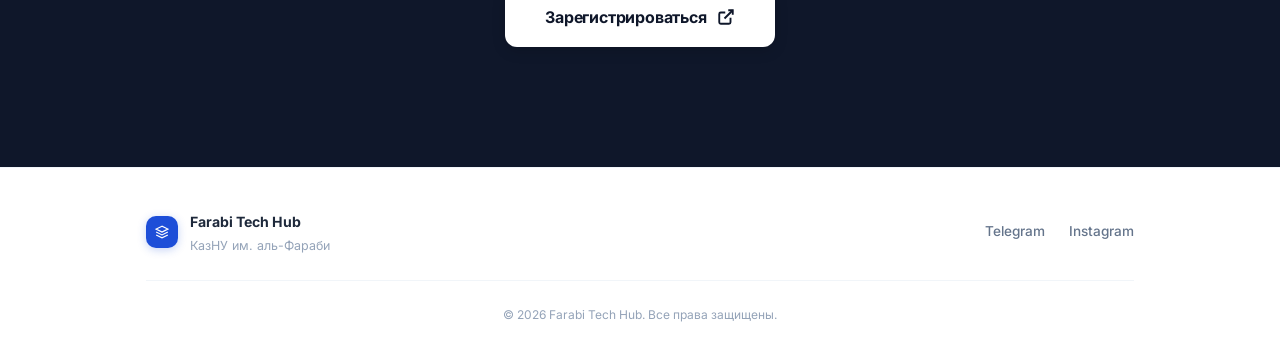
==== commit d8d424c9: "Remove AI Startify, make all benefit cards uniform small" ====
--- a/index.html
+++ b/index.html
@@ -167,7 +167,7 @@
                 <div class="p-card"><div class="p-badge p-badge--memo" data-i18n="part.memo">Меморандум</div><div class="p-name">Qazaq IT Community</div></div>
                 <div class="p-card"><div class="p-badge p-badge--part" data-i18n="part.partner">Партнёр</div><div class="p-name">Shin-Line</div></div>
                 <div class="p-card"><div class="p-badge p-badge--part" data-i18n="part.partner">Партнёр</div><div class="p-name">Enactus KazNU</div></div>
-                <div class="p-card"><div class="p-badge p-badge--tech" data-i18n="part.tech">Технология</div><div class="p-name">AI Startify</div></div>
+
             </div>
         </div>
     </section>
@@ -180,24 +180,8 @@
                 <h2 class="section-title" data-i18n="ben.title">Что получают резиденты</h2>
             </div>
             <div class="benefits-grid">
-                <div class="b-card b-card--feat">
-                    <div class="b-card-head">
-                        <svg width="24" height="24" viewBox="0 0 24 24" fill="none" stroke="currentColor" stroke-width="1.5"><path d="M13 10V3L4 14h7v7l9-11h-7z"/></svg>
-                        <span class="b-tag" data-i18n="ben.free">Бесплатно</span>
-                    </div>
-                    <h3 data-i18n="ben.incub.title">AI-инкубация</h3>
-                    <p data-i18n="ben.incub.desc">Полный цикл развития стартапа: от валидации идеи до MVP. AI Startify помогает с питч-деком, анализом рынка и построением продукта.</p>
-                    <div class="b-price"><span class="b-old">150 000 ₸</span><span class="b-free">0 ₸</span></div>
-                </div>
-                <div class="b-card b-card--feat">
-                    <div class="b-card-head">
-                        <svg width="24" height="24" viewBox="0 0 24 24" fill="none" stroke="currentColor" stroke-width="1.5"><path d="M12 2l3.09 6.26L22 9.27l-5 4.87 1.18 6.88L12 17.77l-6.18 3.25L7 14.14 2 9.27l6.91-1.01L12 2z"/></svg>
-                        <span class="b-tag" data-i18n="ben.free">Бесплатно</span>
-                    </div>
-                    <h3 data-i18n="ben.accel.title">Акселерация</h3>
-                    <p data-i18n="ben.accel.desc">Менторы из бизнеса, «Аллея стартапов» и прямой выход на инвесторов. Интенсивная программа масштабирования вашего проекта.</p>
-                    <div class="b-price"><span class="b-old">400 000 ₸</span><span class="b-free">0 ₸</span></div>
-                </div>
+                <div class="b-card"><h3 data-i18n="ben.incub.title">Инкубация</h3><p data-i18n="ben.incub.desc">Полный цикл развития стартапа: от валидации идеи до MVP</p></div>
+                <div class="b-card"><h3 data-i18n="ben.accel.title">Акселерация</h3><p data-i18n="ben.accel.desc">Менторы из бизнеса и прямой выход на инвесторов</p></div>
                 <div class="b-card"><h3 data-i18n="ben.cow.title">Коворкинг</h3><p data-i18n="ben.cow.desc">Рабочее пространство и резидентство для команды</p></div>
                 <div class="b-card"><h3 data-i18n="ben.intern.title">Стажировки</h3><p data-i18n="ben.intern.desc">У компаний-партнёров инкубатора</p></div>
                 <div class="b-card"><h3 data-i18n="ben.cert.title">Сертификация</h3><p data-i18n="ben.cert.desc">Сертификаты инкубации и акселерации КазНУ</p></div>
